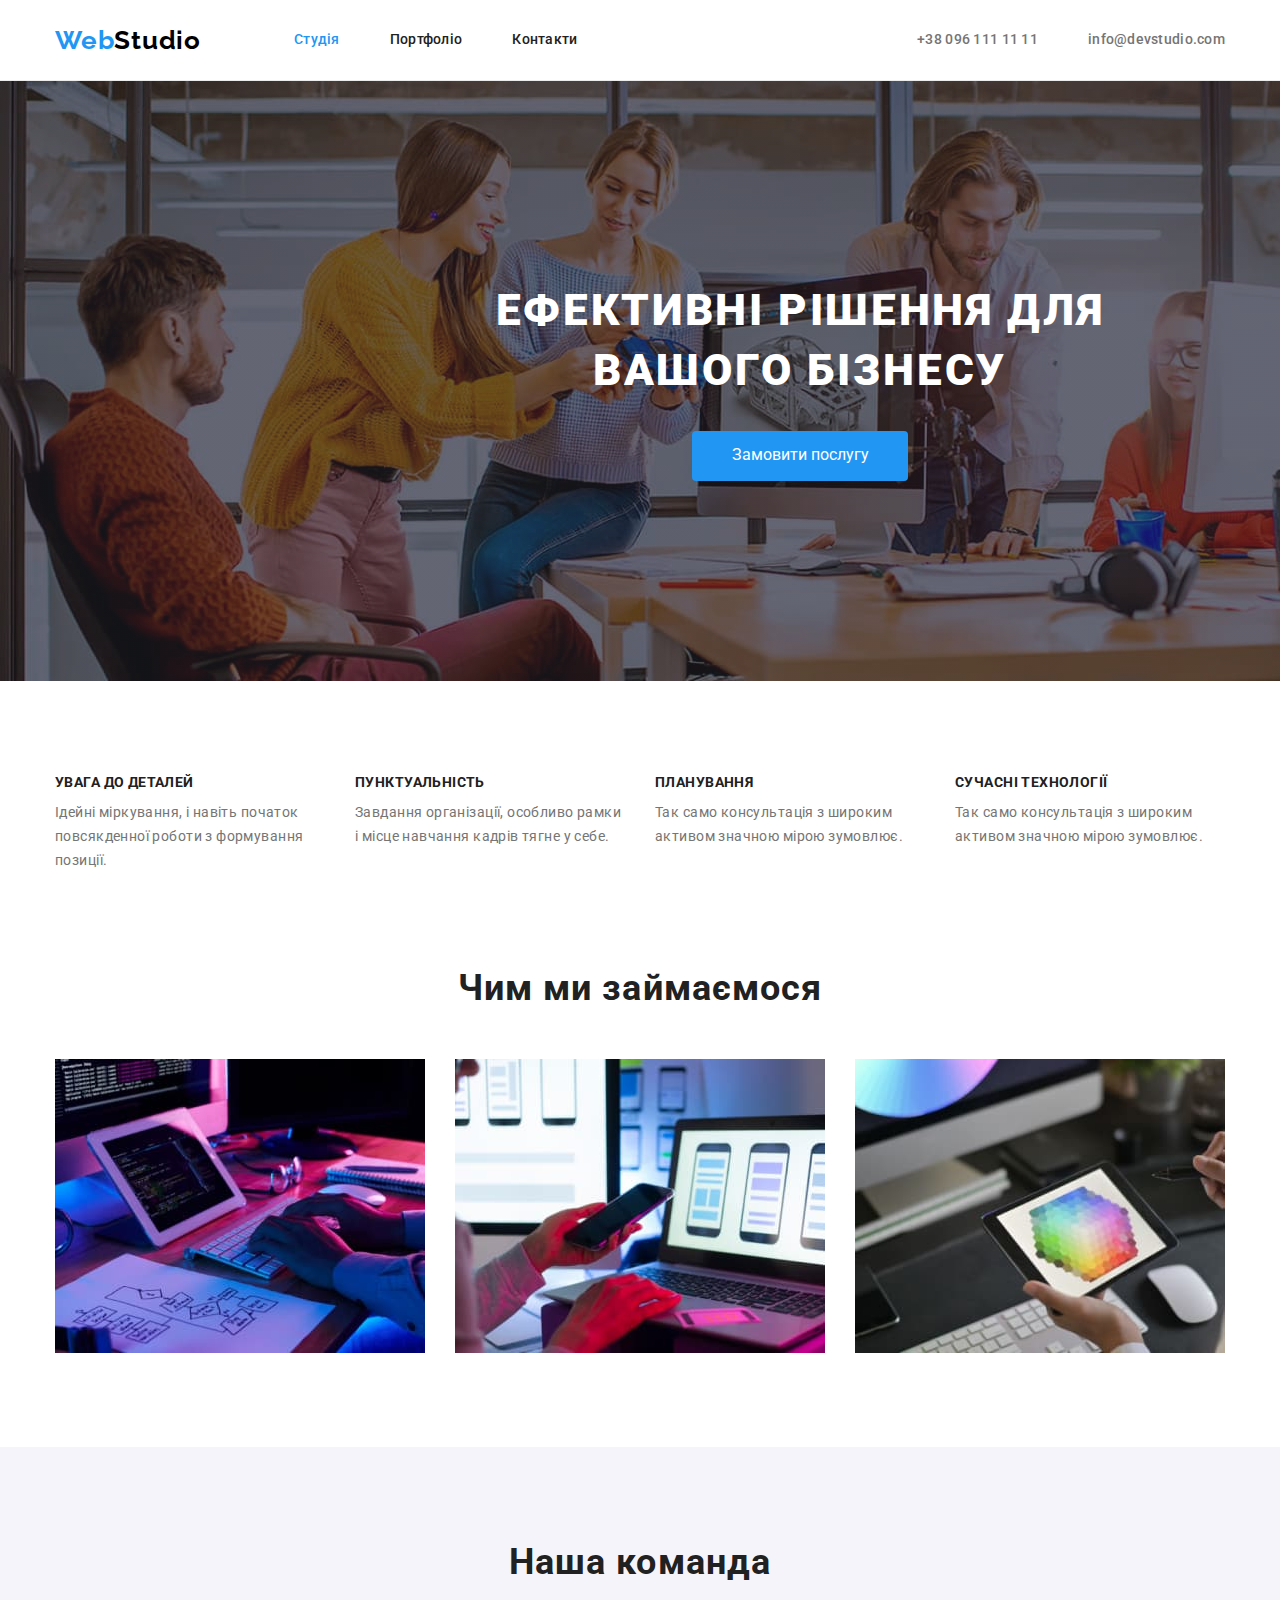
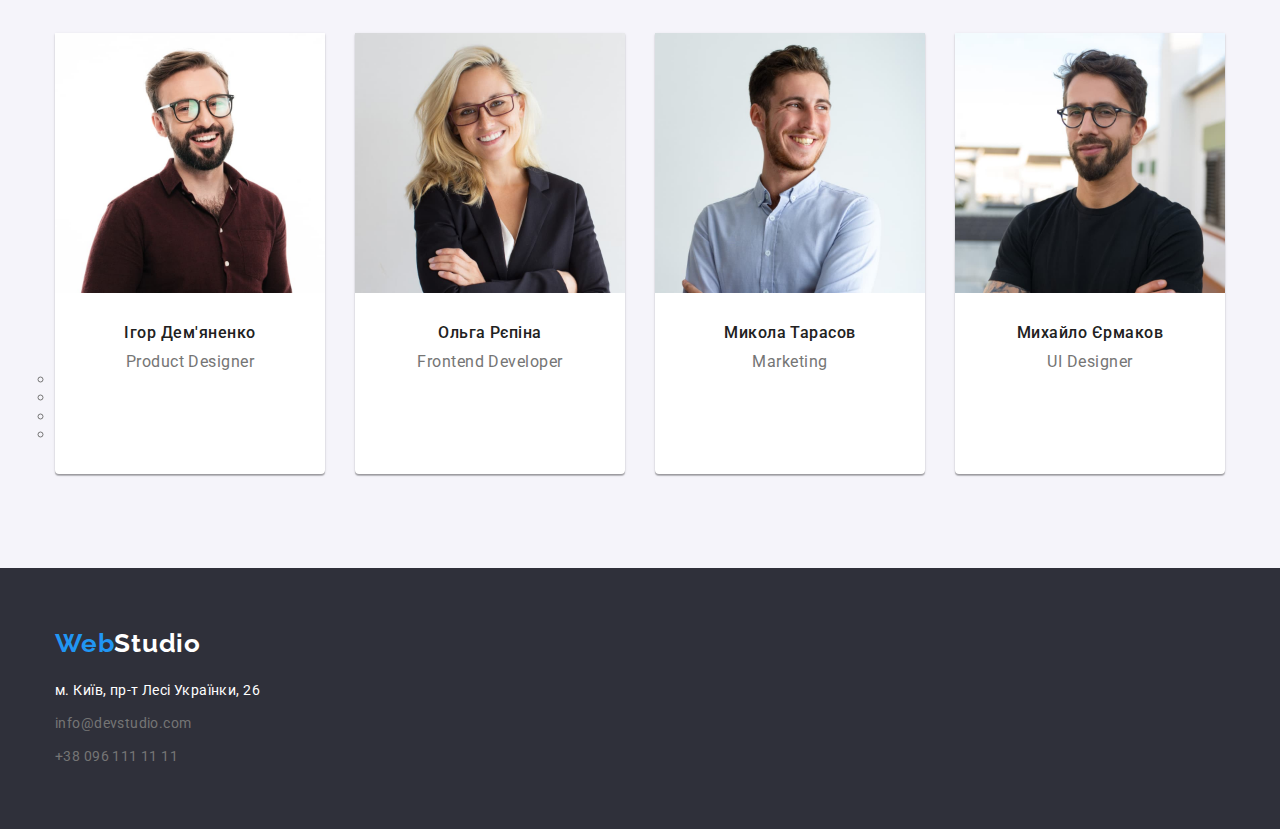
==== index.html @ 8e55fc11 "1" ====
<!DOCTYPE html>
<html lang="Uk">
  <head>
    <meta charset="UTF-8" />
    <meta http-equiv="X-UA-Compatible" content="IE=edge" />
    <meta name="viewport" content="width=device-width, initial-scale=1.0" />
    <link rel="preconnect" href="https://fonts.googleapis.com" />
    <link rel="preconnect" href="https://fonts.gstatic.com" crossorigin />
    <link
      href="https://fonts.googleapis.com/css2?family=Raleway:wght@700&family=Roboto:wght@400;500;700;900&display=swap"
      rel="stylesheet"
    />
    <link rel="stylesheet" href="./modern-normalize.css" />
    <link rel="stylesheet" href="./CSS/styles.css" />

    <title>Студія</title>
  </head>

  <body>
    <!-- header -->
    <header class="site-header">
      <div class="container main-nav">
        <nav class="nav">
          <a class="logo" href="./index.html"
            >Web<span class="logo-black">Studio</span>
          </a>
          <ul class="nav-list list">
            <li class="item">
              <a class="link current" href="">Студія</a>
            </li>
            <li class="item">
              <a class="link" href="./portfolio.html">Портфоліо</a>
            </li>
            <li class="item">
              <a class="link" href="">Контакти</a>
            </li>
          </ul>
        </nav>
        <ul class="site-contacts list">
          <li class="item">
            <a class="link" href="tel:+380961111111">+38 096 111 11 11</a>
          </li>
          <li class="item">
            <a class="link" href="mailto:info@devstudio.com"
              >info@devstudio.com
            </a>
          </li>
        </ul>
      </div>
    </header>

    <main>
      <!-- Hero -->

      <section class="hero">
        <div class="container">
          <h1 class="hero-title">Ефективні рішення для вашого бізнесу</h1>
          <button class="button" type="button">Замовити послугу</button>
        </div>
      </section>

      <!-- Особливості -->

      <section class="section">
        <div class="container">
          <h2 class="section-title visually-hidden">Наші переваги</h2>
          <ul class="feature-list list">
            <li class="feature-item">
              <h3 class="title">Увага до деталей</h3>
              <p class="text">
                Ідейні міркування, і навіть початок повсякденної роботи з
                формування позиції.
              </p>
            </li>
            <li class="feature-item">
              <h3 class="title">Пунктуальність</h3>
              <p class="text">
                Завдання організації, особливо рамки і місце навчання кадрів
                тягне у себе.
              </p>
            </li>
            <li class="feature-item">
              <h3 class="title">Планування</h3>
              <p class="text">
                Так само консультація з широким активом значною мірою зумовлює.
              </p>
            </li>
            <li class="feature-item">
              <h3 class="title">Сучасні технології</h3>
              <p class="text">
                Так само консультація з широким активом значною мірою зумовлює.
              </p>
            </li>
          </ul>
        </div>
      </section>

      <!-- Сфера діяльності -->

      <section class="activity section">
        <div class="container">
          <h2 class="section-title">Чим ми займаємося</h2>

          <ul class="list">
            <li class="item">
              <img
                class="img"
                src="./images/PC.jpeg"
                alt="Зображення компютера"
                width="370"
              />
            </li>
            <li class="item">
              <img
                class="img"
                src="./images/sellphobe.jpeg"
                alt="Зображення телефону"
                width="370"
              />
            </li>
            <li class="item">
              <img
                class="img"
                src="./images/tablet.jpeg"
                alt="Зображення планшету"
                width="370"
              />
            </li>
          </ul>
        </div>
      </section>

      <!-- Команда -->
      <section class="team section">
        <div class="container">
          <h2 class="section-title">Наша команда</h2>
          <ul class="list">
            <li class="card">
              <img
                class="team-img"
                src="./images/igor_demjanenko.jpeg"
                alt="Фото Ігор Дем'яненко"
                width="270"
              />
              <div class="team-block">
                <h3 class="team-member">Ігор Дем'яненко</h3>
                <p class="team-position" lang="en">Product Designer</p>
                <ul>
                  <li></li>
                  <li></li>
                  <li></li>
                  <li></li>
                </ul>
              </div>
            </li>
            <li class="card">
              <img
                class="team-img"
                src="./images/olga_repina.jpeg"
                alt="Фото Ольга Рєпіна"
                width="270"
              />
              <div class="team-block">
                <h3 class="team-member">Ольга Рєпіна</h3>
                <p class="team-position" lang="en">Frontend Developer</p>
              </div>
            </li>
            <li class="card">
              <img
                class="team-img"
                src="./images/mykola_tarasov.jpeg"
                alt="Фото Микола Тарасов"
                width="270"
              />
              <div class="team-block">
                <h3 class="team-member">Микола Тарасов</h3>
                <p class="team-position" lang="en">Marketing</p>
              </div>
            </li>
            <li class="card">
              <img
                class="team-img"
                src="./images/mykhailo_ermakov.jpeg"
                alt="Фото Михайло Єрмаков"
                width="270"
              />
              <div class="team-block">
                <h3 class="team-member">Михайло Єрмаков</h3>
                <p class="team-position" lang="en">UI Designer</p>
              </div>
            </li>
          </ul>
        </div>
      </section>
    </main>

    <!-- Footer -->

    <footer class="footer">
      <div class="container">
        <a class="logo" href="./index.html"
          >Web<span class="logo-white">Studio</span></a
        >
        <address class="adress">
          <ul class="list">
            <li class="margin">
              <a
                class="adress-link"
                href="https://goo.gl/maps/CPtrU1FHBa2aNyZL9"
                target="_blank"
                rel="noopener noreferrer nofollow"
                >м. Київ, пр-т Лесі Українки, 26
              </a>
            </li>
            <li class="margin">
              <a class="contact-link" href="mailto:info@devstudio.com"
                >info@devstudio.com</a
              >
            </li>
            <li>
              <a class="contact-link" href="tel:+380961111111"
                >+38 096 111 11 11</a
              >
            </li>
          </ul>
        </address>
      </div>
    </footer>
  </body>
</html>
---- CSS/styles.css ----
:root {
  /* text/colors*/
  --primary-text-color: #757575;
  --secondary-text-color: #212121;
  --accent-color: #2196f3;
  --blue-color: #2196f3;
  --white-color: #ffffff;
  --gray-color-60: rgba(255, 255, 255, 0.6);
  --gray-color-100: #f5f4fa;
  /* background */
  --main-background-color: #ffffff;
  --secondary-background-color: #f5f4fa;
  --hero-backgroun-color: #2f303a;
  --footer-background-color: #2f303a;
  /* logo */
  --blue-logo-color: #2196f3;
  --white-logo-color: #ffffff;
  --black-logo-color: #000000;
}

*,
*::before,
*::after {
  box-sizing: border-box;
}

body {
  background-color: var(--main-background-color);
  color: var(--primary-text-color);
  font-family: Roboto, sans-serif;
}

h1,
h2,
h3,
h4,
h5,
h6,
p {
  margin-top: 0;
  padding-bottom: 0;
}

.list {
  list-style: none;
}
/* container */
.container {
  width: 1200px;
  padding: 0 15px;
  margin: 0 auto;
}

/* section */
.section {
  padding-top: 94px;
  padding-bottom: 94px;
}

.visually-hidden {
  position: absolute;
  white-space: nowrap;
  width: 1px;
  height: 1px;
  overflow: hidden;
  border: 0;
  padding: 0;
  clip: rect(0 0 0 0);
  clip-path: inset(50%);
  margin: -1px;
}

.main-nav,
.nav {
  display: flex;
  align-items: center;
}

.section-title {
  margin-bottom: 50px;
  color: var(--secondary-text-color);
  font-weight: 700;
  font-size: 36px;
  line-height: 1.17;
  text-align: center;
  letter-spacing: 0.03em;
}

.site-header {
  border-bottom: 1px solid #ececec;
}
.site-header.list {
  display: flex;
}

.site-header .container {
  align-items: center;
}

/* Logo */
.logo {
  margin-right: 93px;

  font-family: Raleway;
  font-weight: 700;
  font-size: 26px;
  line-height: 1.19;
  letter-spacing: 0.03em;
  text-decoration: none;
  color: var(--blue-logo-color);
}

.logo-black {
  color: var(--black-logo-color);
}

.logo-white {
  color: var(--white-logo-color);
}

/* site navigation */
.nav {
  margin: 0;
  padding: 0;
}

/* nav */
.nav-list {
  display: flex;
}

.nav-list .item + .item {
  margin-left: 50px;
}

/* .nav-list .item:not(:last-child) {
    margin-right: 50px;
} */

/* .site-contacts,
.nav,
.container {
    display: flex;
} */

.link {
  margin-top: auto;
  margin-bottom: auto;
  text-decoration: none;
}

.nav-list .link {
  color: var(--secondary-text-color);
}

.nav-list .link,
.site-contacts .link {
  display: block;
  padding: 32px 0;

  font-weight: 500;
  font-size: 14px;
  line-height: 1.14;
  letter-spacing: 0.02em;
}

.nav-list .link:hover,
.site-contacts .link:hover,
.nav-list .link:focus,
.site-contacts .link:focus {
  color: var(--accent-color);
}

.nav-list .link.current {
  color: var(--accent-color);
}

.site-contacts {
  display: flex;
  margin-left: auto;
}

.site-contacts .item + .item {
  margin-left: 50px;
}
/* .site-contacts .item:not(:last-child) {
    margin-right: 50px;
} */
.site-contacts .link {
  /* display: block; */
  color: var(--primary-text-color);
}

/* hero */

.hero {
  text-align: center;
  padding-top: 200px;
  padding-bottom: 200px;
  text-align: center;
  width: 1600px;
  height: 600px;
  margin-right: auto;
  margin-left: auto;
  /* background-color: var(--hero-backgroun-color); */
  background-image: linear-gradient(
      rgba(47, 48, 58, 0.4),
      rgba(47, 48, 58, 0.4)
    ),
    url("../images/hero.jpeg");
}

.hero-title {
  margin: 0 auto 30px auto;
  width: 696px;
  color: var(--white-color);
  font-weight: 900;
  font-size: 44px;
  line-height: 1.36;
  letter-spacing: 0.06em;
  text-transform: uppercase;
}

.hero .button {
  padding: 10px 32px;
  min-width: 216px;
  min-height: 50px;

  background-color: var(--blue-color);
  color: var(--white-color);
  font-family: inherit;
  border-radius: 4px;
  border-color: transparent;
  cursor: pointer;
}

.hero .button:hover,
.heto .button:focus {
  background-color: var(--main-background-color);
  color: var(--accent-color);
}
/* activity */
.activity {
  padding-top: 0px;
}

.activity .list {
  display: flex;
  justify-content: space-between;
}

.activity .img {
  display: block;
  max-width: 100%;
  height: auto;
}
/* features */
.feature-list {
  display: flex;
  justify-content: space-between;
}
.feature-item {
  width: 270px;
}

.feature-list .title {
  margin-bottom: 10px;
  font-weight: 700;
  font-size: 14px;
  line-height: 1.14;
  letter-spacing: 0.03em;
  text-transform: uppercase;

  color: var(--secondary-text-color);
}

.feature-list .text {
  font-weight: 400;
  font-size: 14px;
  line-height: 1.71;
  letter-spacing: 0.03em;
}

/* team */
.team {
  background-color: var(--secondary-background-color);
}

.team .card {
  background-color: var(--main-background-color);
  box-shadow: 0px 1px 3px rgba(0, 0, 0, 0.12), 0px 1px 1px rgba(0, 0, 0, 0.14),
    0px 2px 1px rgba(0, 0, 0, 0.2);
  border-radius: 0px 0px 4px 4px;
}
.team-img {
  display: block;
  max-width: 100%;
  height: auto;
}

.team-block {
  display: block;
  padding-top: 30px;
  padding-bottom: 30px;
  text-align: center;
}

.team .list {
  display: flex;
  justify-content: space-between;
}

/* .team .card + .card{
    margin-left: 30px;
} */

.team-member {
  margin-bottom: 10px;
  font-weight: 500;
  font-size: 16px;
  line-height: 1.187;
  letter-spacing: 0.03em;
  color: var(--secondary-text-color);
}

.team-position {
  font-weight: 400;
  font-size: 16px;
  line-height: 1.187;
  letter-spacing: 0.03em;
}

/* сторінка портфоліо */

/* filter button list */
.filter-list {
  display: flex;
  justify-content: center;
}

.filter-list {
  margin-bottom: 50px;
}

.filter-list .item + .item {
  margin-left: 8px;
}
.filter-list .button {
  background-color: var(--secondary-background-color);
  padding-left: 22px;
  padding-right: 22px;
  padding-top: 6px;
  padding-bottom: 6px;
  border: none;
  border-radius: 4px;

  cursor: pointer;
  font-family: inherit;
  font-weight: 500;
  font-size: 16px;
  line-height: 1.62;
  text-align: center;
  letter-spacing: 0.03em;
}

.filter-list .button:hover,
.filter-list .button:focus {
  background-color: var(--accent-color);
  color: var(--white-color);
}

.filter-list .button.current {
  background-color: var(--accent-color);
  color: var(--white-color);
}

/* Портфоліо */

.portfolio .card {
  display: block;
  margin-right: 30px;
  margin-bottom: 30px;
}

.portfolio .card:nth-child(3n) {
  margin-right: 0;
}

.portfolio .card:nth-last-child(-n + 3) {
  margin-bottom: 0;
}

.portfolio .link {
  text-decoration: none;
}

.portfolio .box {
  padding-top: 20px;
  padding-right: 24px;
  padding-bottom: 20px;
  padding-left: 24px;
  border: 1px solid #eeeeee;
  border-top: none;
}

.portfolio .list {
  display: flex;
  flex-wrap: wrap;
}

.portfolio-img {
  display: block;
  max-width: 100%;
  height: auto;
}

.portfolio-name {
  margin-bottom: 4px;

  font-weight: 700;
  font-size: 18px;
  line-height: 2;
  letter-spacing: 0.06em;
  color: var(--secondary-text-color);
}

.portfolio-text {
  font-weight: 400;
  font-size: 16px;
  line-height: 1.88;
  letter-spacing: 0.03em;
  color: var(--primary-text-color);
}

.portfolio-name,
.portolio-text {
  text-decoration: none;
}

/* footer */

.footer {
  padding-top: 60px;
  padding-bottom: 60px;
  background-color: var(--footer-background-color);
}

.footer .logo {
  display: block;
  margin-bottom: 20px;
}

.margin {
  margin-bottom: 9px;
}

.adress-link,
.contact-link {
  display: block;
  font-style: normal;
  text-decoration: none;
  font-weight: 400;
  font-size: 14px;
  line-height: 1.71;
  letter-spacing: 0.03em;
}

.footer .adress-link {
  color: var(--white-color);
}
.footer .contact-link {
  color: var(--gray-color);
}

.adress-link:hover,
.contact-link:hover {
  color: var(--accent-color);
}

/* .contact:hover {
   color: var(--white-color)
} */
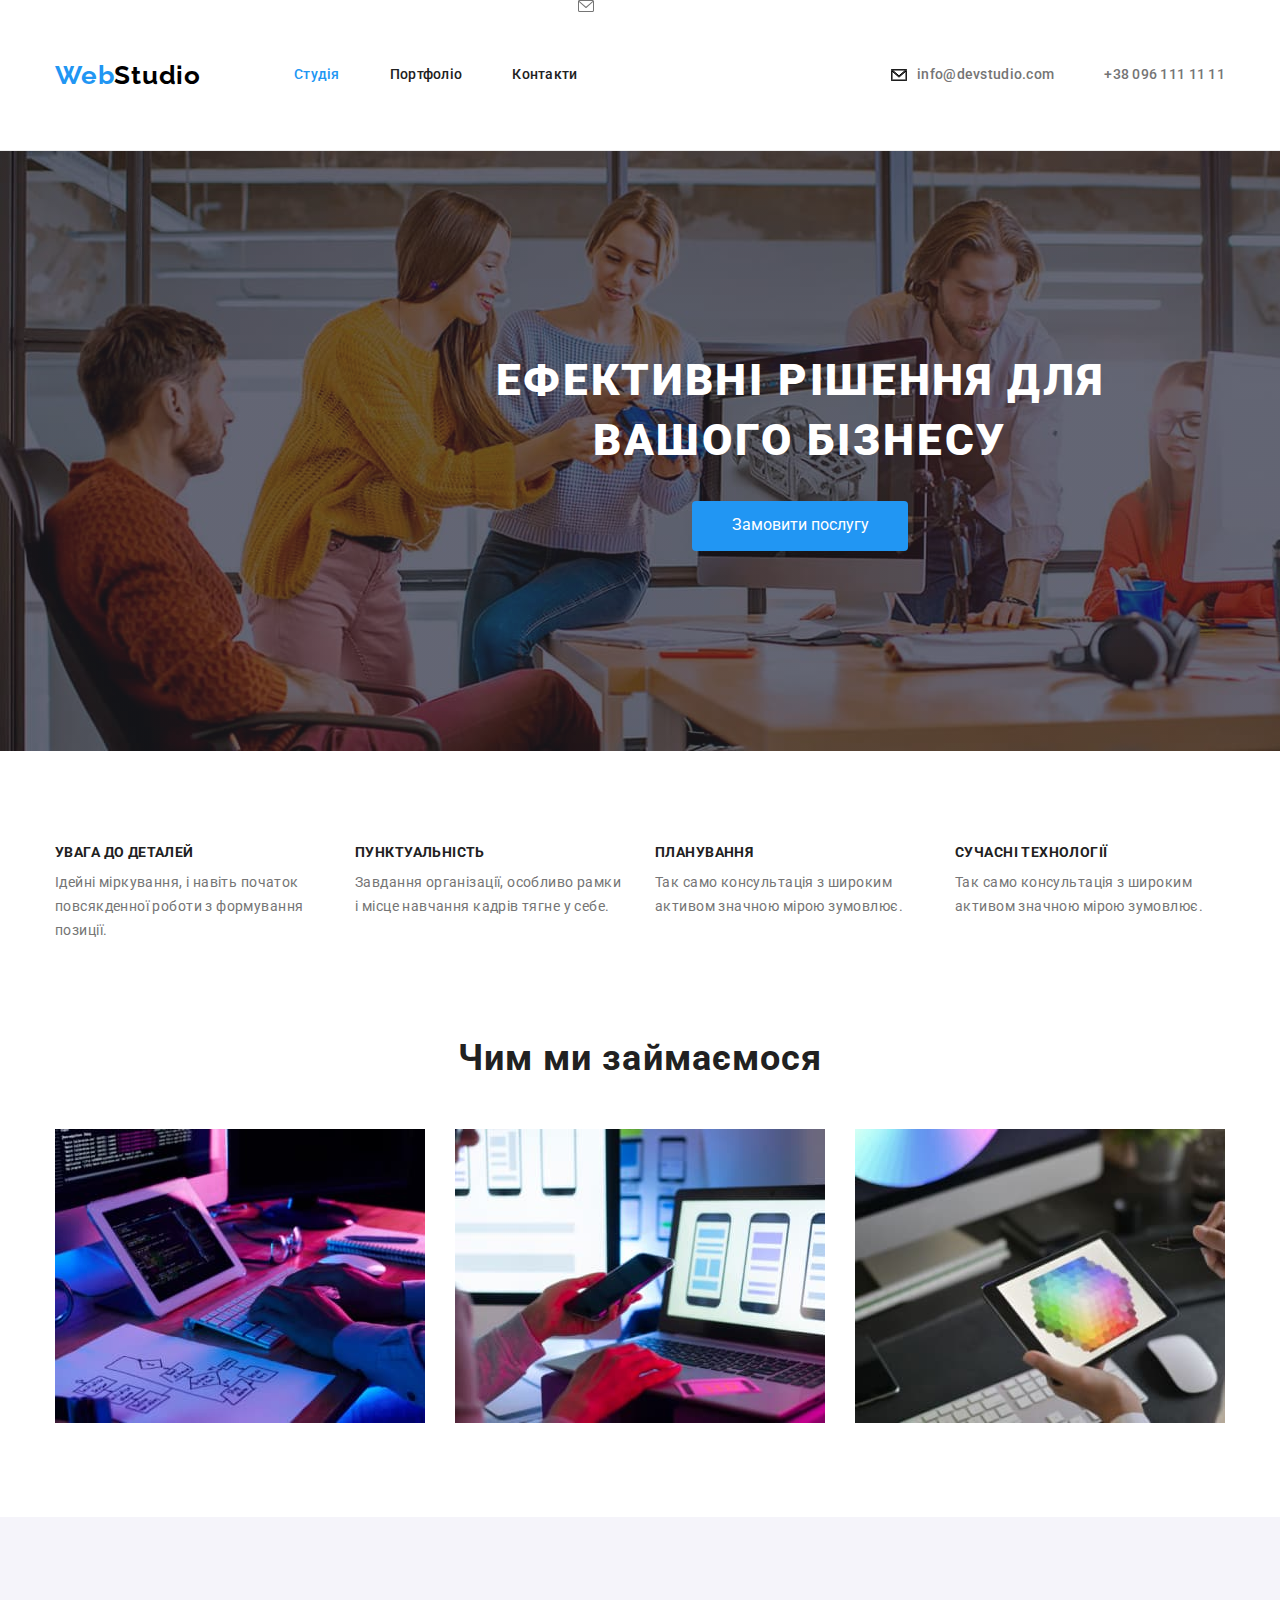
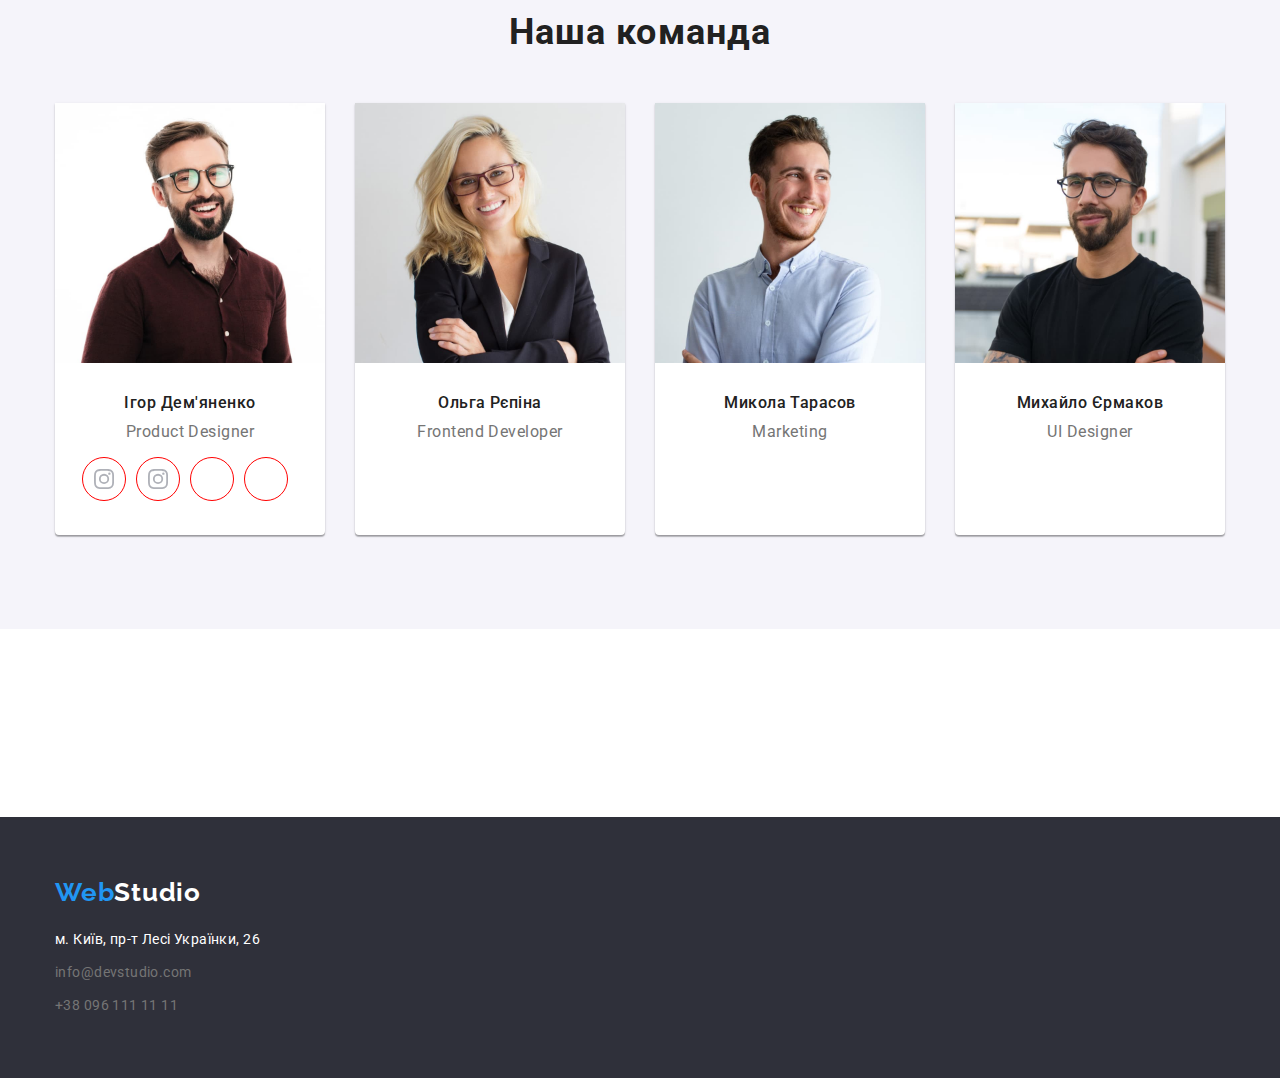
==== commit 1716550d: "1" ====
--- a/index.html
+++ b/index.html
@@ -1,230 +1,198 @@
 <!DOCTYPE html>
 <html lang="Uk">
-  <head>
-    <meta charset="UTF-8" />
-    <meta http-equiv="X-UA-Compatible" content="IE=edge" />
-    <meta name="viewport" content="width=device-width, initial-scale=1.0" />
-    <link rel="preconnect" href="https://fonts.googleapis.com" />
-    <link rel="preconnect" href="https://fonts.gstatic.com" crossorigin />
-    <link
-      href="https://fonts.googleapis.com/css2?family=Raleway:wght@700&family=Roboto:wght@400;500;700;900&display=swap"
-      rel="stylesheet"
-    />
-    <link rel="stylesheet" href="./modern-normalize.css" />
-    <link rel="stylesheet" href="./CSS/styles.css" />
 
-    <title>Студія</title>
-  </head>
+<head>
+  <meta charset="UTF-8" />
+  <meta http-equiv="X-UA-Compatible" content="IE=edge" />
+  <meta name="viewport" content="width=device-width, initial-scale=1.0" />
+  <link rel="preconnect" href="https://fonts.googleapis.com" />
+  <link rel="preconnect" href="https://fonts.gstatic.com" crossorigin />
+  <link href="https://fonts.googleapis.com/css2?family=Raleway:wght@700&family=Roboto:wght@400;500;700;900&display=swap"
+    rel="stylesheet" />
+  <link rel="stylesheet" href="./modern-normalize.css" />
+  <link rel="stylesheet" href="./CSS/styles.css" />
 
-  <body>
-    <!-- header -->
-    <header class="site-header">
-      <div class="container main-nav">
-        <nav class="nav">
-          <a class="logo" href="./index.html"
-            >Web<span class="logo-black">Studio</span>
-          </a>
-          <ul class="nav-list list">
-            <li class="item">
-              <a class="link current" href="">Студія</a>
-            </li>
-            <li class="item">
-              <a class="link" href="./portfolio.html">Портфоліо</a>
-            </li>
-            <li class="item">
-              <a class="link" href="">Контакти</a>
-            </li>
-          </ul>
-        </nav>
-        <ul class="site-contacts list">
+  <title>Студія</title>
+</head>
+
+<body>
+  <!-- header -->
+  <header class="site-header">
+    <div class="container main-nav">
+      <nav class="nav">
+        <a class="logo" href="./index.html">Web<span class="logo-black">Studio</span>
+        </a>
+        <ul class="nav-list list">
           <li class="item">
-            <a class="link" href="tel:+380961111111">+38 096 111 11 11</a>
+            <a class="link current" href="">Студія</a>
           </li>
           <li class="item">
-            <a class="link" href="mailto:info@devstudio.com"
-              >info@devstudio.com
-            </a>
+            <a class="link" href="./portfolio.html">Портфоліо</a>
+          </li>
+          <li class="item">
+            <a class="link" href="">Контакти</a>
+          </li>
+        </ul>
+      </nav>
+      <svg>
+        <use class="mail" href="./images/SVG/mail.svg"></use>
+      </svg>
+      <ul class="site-contacts list">
+        <li class="item">
+          <a class="link email" href="mailto:info@devstudio.com">
+            <svg class="icon mail">
+              <use class="mail" href="./images/SVG/mail.svg"></use>
+            </svg>
+            info@devstudio.com
+          </a>
+        </li>
+
+        <li class="item">
+          <a class="link tell" href="tel:+380961111111">+38 096 111 11 11 </a>
+        </li>
+      </ul>
+    </div>
+  </header>
+
+  <main>
+    <!-- Hero -->
+
+    <section class="hero">
+      <div class="container">
+        <h1 class="hero-title">Ефективні рішення для вашого бізнесу</h1>
+        <button class="button" type="button">Замовити послугу</button>
+      </div>
+    </section>
+
+    <!-- Особливості -->
+
+    <section class="section">
+      <div class="container">
+        <h2 class="section-title visually-hidden">Наші переваги</h2>
+        <ul class="feature-list list">
+          <li class="feature-item antenna">
+            <h3 class="title">Увага до деталей</h3>
+            <p class="text">
+              Ідейні міркування, і навіть початок повсякденної роботи з
+              формування позиції.
+            </p>
+          </li>
+          <li class="feature-item clock">
+            <h3 class="title">Пунктуальність</h3>
+            <p class="text">
+              Завдання організації, особливо рамки і місце навчання кадрів
+              тягне у себе.
+            </p>
+          </li>
+          <li class="feature-item diagram">
+            <h3 class="title">Планування</h3>
+            <p class="text">
+              Так само консультація з широким активом значною мірою зумовлює.
+            </p>
+          </li>
+          <li class="feature-item astronaut">
+            <h3 class="title">Сучасні технології</h3>
+            <p class="text">
+              Так само консультація з широким активом значною мірою зумовлює.
+            </p>
           </li>
         </ul>
       </div>
-    </header>
+    </section>
 
-    <main>
-      <!-- Hero -->
+    <!-- Сфера діяльності -->
 
-      <section class="hero">
-        <div class="container">
-          <h1 class="hero-title">Ефективні рішення для вашого бізнесу</h1>
-          <button class="button" type="button">Замовити послугу</button>
-        </div>
-      </section>
+    <section class="activity section">
+      <div class="container">
+        <h2 class="section-title">Чим ми займаємося</h2>
 
-      <!-- Особливості -->
+        <ul class="list">
+          <li class="item">
+            <img class="img" src="./images/PC.jpeg" alt="Зображення компютера" width="370" />
+          </li>
+          <li class="item">
+            <img class="img" src="./images/sellphobe.jpeg" alt="Зображення телефону" width="370" />
+          </li>
+          <li class="item">
+            <img class="img" src="./images/tablet.jpeg" alt="Зображення планшету" width="370" />
+          </li>
+        </ul>
+      </div>
+    </section>
 
-      <section class="section">
-        <div class="container">
-          <h2 class="section-title visually-hidden">Наші переваги</h2>
-          <ul class="feature-list list">
-            <li class="feature-item">
-              <h3 class="title">Увага до деталей</h3>
-              <p class="text">
-                Ідейні міркування, і навіть початок повсякденної роботи з
-                формування позиції.
-              </p>
-            </li>
-            <li class="feature-item">
-              <h3 class="title">Пунктуальність</h3>
-              <p class="text">
-                Завдання організації, особливо рамки і місце навчання кадрів
-                тягне у себе.
-              </p>
-            </li>
-            <li class="feature-item">
-              <h3 class="title">Планування</h3>
-              <p class="text">
-                Так само консультація з широким активом значною мірою зумовлює.
-              </p>
-            </li>
-            <li class="feature-item">
-              <h3 class="title">Сучасні технології</h3>
-              <p class="text">
-                Так само консультація з широким активом значною мірою зумовлює.
-              </p>
-            </li>
-          </ul>
-        </div>
-      </section>
+    <!-- Команда -->
+    <section class="team section">
+      <div class="container">
+        <h2 class="section-title">Наша команда</h2>
+        <ul class="list">
+          <li class="card">
+            <img class="team-img" src="./images/igor_demjanenko.jpeg" alt="Фото Ігор Дем'яненко" width="270" />
+            <div class="team-block">
+              <h3 class="team-member">Ігор Дем'яненко</h3>
+              <p class="team-position" lang="en">Product Designer</p>
+              <ul class="list">
+                <li class="item">
+                  <a class="link instagram" href=""></a>
+                </li>
+                <li class="item"><a class="link twitter" href=""></a></li>
+                <li class="item"><a class="link facebook" href=""></a></li>
+                <li class="item"><a class="link linkedin" href=""></a></li>
+              </ul>
+            </div>
+          </li>
+          <li class="card">
+            <img class="team-img" src="./images/olga_repina.jpeg" alt="Фото Ольга Рєпіна" width="270" />
+            <div class="team-block">
+              <h3 class="team-member">Ольга Рєпіна</h3>
+              <p class="team-position" lang="en">Frontend Developer</p>
+            </div>
+          </li>
+          <li class="card">
+            <img class="team-img" src="./images/mykola_tarasov.jpeg" alt="Фото Микола Тарасов" width="270" />
+            <div class="team-block">
+              <h3 class="team-member">Микола Тарасов</h3>
+              <p class="team-position" lang="en">Marketing</p>
+            </div>
+          </li>
+          <li class="card">
+            <img class="team-img" src="./images/mykhailo_ermakov.jpeg" alt="Фото Михайло Єрмаков" width="270" />
+            <div class="team-block">
+              <h3 class="team-member">Михайло Єрмаков</h3>
+              <p class="team-position" lang="en">UI Designer</p>
+            </div>
+          </li>
+        </ul>
+      </div>
+    </section>
 
-      <!-- Сфера діяльності -->
+    <!-- Our clients -->
+    <section class="section">
+      <div class="container"></div>
+    </section>
+  </main>
 
-      <section class="activity section">
-        <div class="container">
-          <h2 class="section-title">Чим ми займаємося</h2>
+  <!-- Footer -->
 
-          <ul class="list">
-            <li class="item">
-              <img
-                class="img"
-                src="./images/PC.jpeg"
-                alt="Зображення компютера"
-                width="370"
-              />
-            </li>
-            <li class="item">
-              <img
-                class="img"
-                src="./images/sellphobe.jpeg"
-                alt="Зображення телефону"
-                width="370"
-              />
-            </li>
-            <li class="item">
-              <img
-                class="img"
-                src="./images/tablet.jpeg"
-                alt="Зображення планшету"
-                width="370"
-              />
-            </li>
-          </ul>
-        </div>
-      </section>
+  <footer class="footer">
+    <div class="container">
+      <a class="logo" href="./index.html">Web<span class="logo-white">Studio</span></a>
+      <address class="adress">
+        <ul class="list">
+          <li class="margin">
+            <a class="adress-link" href="https://goo.gl/maps/CPtrU1FHBa2aNyZL9" target="_blank"
+              rel="noopener noreferrer nofollow">м. Київ, пр-т Лесі Українки, 26
+            </a>
+          </li>
+          <li class="margin">
+            <a class="contact-link" href="mailto:info@devstudio.com">info@devstudio.com</a>
+          </li>
+          <li>
+            <a class="contact-link" href="tel:+380961111111">+38 096 111 11 11</a>
+          </li>
+        </ul>
+      </address>
+    </div>
+  </footer>
+</body>
 
-      <!-- Команда -->
-      <section class="team section">
-        <div class="container">
-          <h2 class="section-title">Наша команда</h2>
-          <ul class="list">
-            <li class="card">
-              <img
-                class="team-img"
-                src="./images/igor_demjanenko.jpeg"
-                alt="Фото Ігор Дем'яненко"
-                width="270"
-              />
-              <div class="team-block">
-                <h3 class="team-member">Ігор Дем'яненко</h3>
-                <p class="team-position" lang="en">Product Designer</p>
-                <ul>
-                  <li></li>
-                  <li></li>
-                  <li></li>
-                  <li></li>
-                </ul>
-              </div>
-            </li>
-            <li class="card">
-              <img
-                class="team-img"
-                src="./images/olga_repina.jpeg"
-                alt="Фото Ольга Рєпіна"
-                width="270"
-              />
-              <div class="team-block">
-                <h3 class="team-member">Ольга Рєпіна</h3>
-                <p class="team-position" lang="en">Frontend Developer</p>
-              </div>
-            </li>
-            <li class="card">
-              <img
-                class="team-img"
-                src="./images/mykola_tarasov.jpeg"
-                alt="Фото Микола Тарасов"
-                width="270"
-              />
-              <div class="team-block">
-                <h3 class="team-member">Микола Тарасов</h3>
-                <p class="team-position" lang="en">Marketing</p>
-              </div>
-            </li>
-            <li class="card">
-              <img
-                class="team-img"
-                src="./images/mykhailo_ermakov.jpeg"
-                alt="Фото Михайло Єрмаков"
-                width="270"
-              />
-              <div class="team-block">
-                <h3 class="team-member">Михайло Єрмаков</h3>
-                <p class="team-position" lang="en">UI Designer</p>
-              </div>
-            </li>
-          </ul>
-        </div>
-      </section>
-    </main>
-
-    <!-- Footer -->
-
-    <footer class="footer">
-      <div class="container">
-        <a class="logo" href="./index.html"
-          >Web<span class="logo-white">Studio</span></a
-        >
-        <address class="adress">
-          <ul class="list">
-            <li class="margin">
-              <a
-                class="adress-link"
-                href="https://goo.gl/maps/CPtrU1FHBa2aNyZL9"
-                target="_blank"
-                rel="noopener noreferrer nofollow"
-                >м. Київ, пр-т Лесі Українки, 26
-              </a>
-            </li>
-            <li class="margin">
-              <a class="contact-link" href="mailto:info@devstudio.com"
-                >info@devstudio.com</a
-              >
-            </li>
-            <li>
-              <a class="contact-link" href="tel:+380961111111"
-                >+38 096 111 11 11</a
-              >
-            </li>
-          </ul>
-        </address>
-      </div>
-    </footer>
-  </body>
-</html>
+</html>--- a/CSS/styles.css
+++ b/CSS/styles.css
@@ -177,20 +177,55 @@
 
 .site-contacts {
   display: flex;
+  align-items: center;
   margin-left: auto;
 }
 
+.site-contacts .link {
+  display: inline-flex;
+  align-items: center;
+  color: var(--primary-text-color);
+  fill: red;
+}
 .site-contacts .item + .item {
   margin-left: 50px;
 }
+
+.icon.mail {
+  display: block;
+  width: 16px;
+  height: 12px;
+  margin-right: 10px;
+  /* background-color: red; */
+  stroke: #000000;
+  fill: #2196f3;
+}
+
+.mail {
+  display: block;
+}
+
 /* .site-contacts .item:not(:last-child) {
     margin-right: 50px;
 } */
-.site-contacts .link {
-  /* display: block; */
-  color: var(--primary-text-color);
-}
-
+
+/* .link.email::before,
+.link.tell::before {
+  content: "";
+  margin-right: 10px;
+  background-size: contain;
+}
+.link.email::before {
+  width: 16px;
+  height: 12px;
+  background-image: url(../images/SVG/mail.svg);
+}
+
+.link.tell::before {
+  width: 10px;
+  height: 16px;
+  background-image: url(../images/SVG/smartphone.svg);
+} */
 /* hero */
 
 .hero {
@@ -202,7 +237,7 @@
   height: 600px;
   margin-right: auto;
   margin-left: auto;
-  /* background-color: var(--hero-backgroun-color); */
+  background-color: var(--hero-backgroun-color);
   background-image: linear-gradient(
       rgba(47, 48, 58, 0.4),
       rgba(47, 48, 58, 0.4)
@@ -239,29 +274,41 @@
   background-color: var(--main-background-color);
   color: var(--accent-color);
 }
-/* activity */
-.activity {
-  padding-top: 0px;
-}
-
-.activity .list {
+
+.feature-list {
   display: flex;
   justify-content: space-between;
 }
 
-.activity .img {
-  display: block;
-  max-width: 100%;
-  height: auto;
-}
-/* features */
-.feature-list {
-  display: flex;
-  justify-content: space-between;
-}
 .feature-item {
   width: 270px;
 }
+
+/* .feature-item::before {
+  display: block;
+  content: "";
+  margin-bottom: 30px;
+  height: 120px;
+  background-color: var(--secondary-background-color);
+  background-repeat: no-repeat;
+  background-position: center;
+} */
+
+/* .feature-item.antenna::before {
+  background-image: url(../images/SVG/antenna.svg);
+}
+
+.feature-item.clock::before {
+  background-image: url(../images/SVG/clock.svg);
+}
+
+.feature-item.diagram::before {
+  background-image: url(../images/SVG/diagram.svg);
+}
+
+.feature-item.astronaut::before {
+  background-image: url(../images/SVG/astronaut.svg);
+} */
 
 .feature-list .title {
   margin-bottom: 10px;
@@ -281,6 +328,23 @@
   letter-spacing: 0.03em;
 }
 
+/* activity */
+.activity {
+  padding-top: 0px;
+}
+
+.activity .list {
+  display: flex;
+  justify-content: space-between;
+}
+
+.activity .img {
+  display: block;
+  max-width: 100%;
+  height: auto;
+}
+/* features */
+
 /* team */
 .team {
   background-color: var(--secondary-background-color);
@@ -324,6 +388,7 @@
 }
 
 .team-position {
+  margin-bottom: 16px;
   font-weight: 400;
   font-size: 16px;
   line-height: 1.187;
@@ -373,6 +438,33 @@
   background-color: var(--accent-color);
   color: var(--white-color);
 }
+.team-block .list {
+  display: inline-flex;
+}
+
+.team-block .link:before {
+  content: "";
+  display: block;
+  width: 44px;
+  height: 44px;
+  /* background-color: red; */
+
+  background-repeat: no-repeat;
+  background-position: center;
+  border: 1px solid red;
+  border-radius: 50%;
+}
+
+.team-block .item:not(last-chield) {
+  margin-right: 10px;
+}
+
+.link.instagram::before {
+  background-image: url(../images/SVG/instagram.svg);
+}
+.link.twitter::before {
+  background-image: url(../images/SVG/instagram.svg);
+}
 
 /* Портфоліо */
 
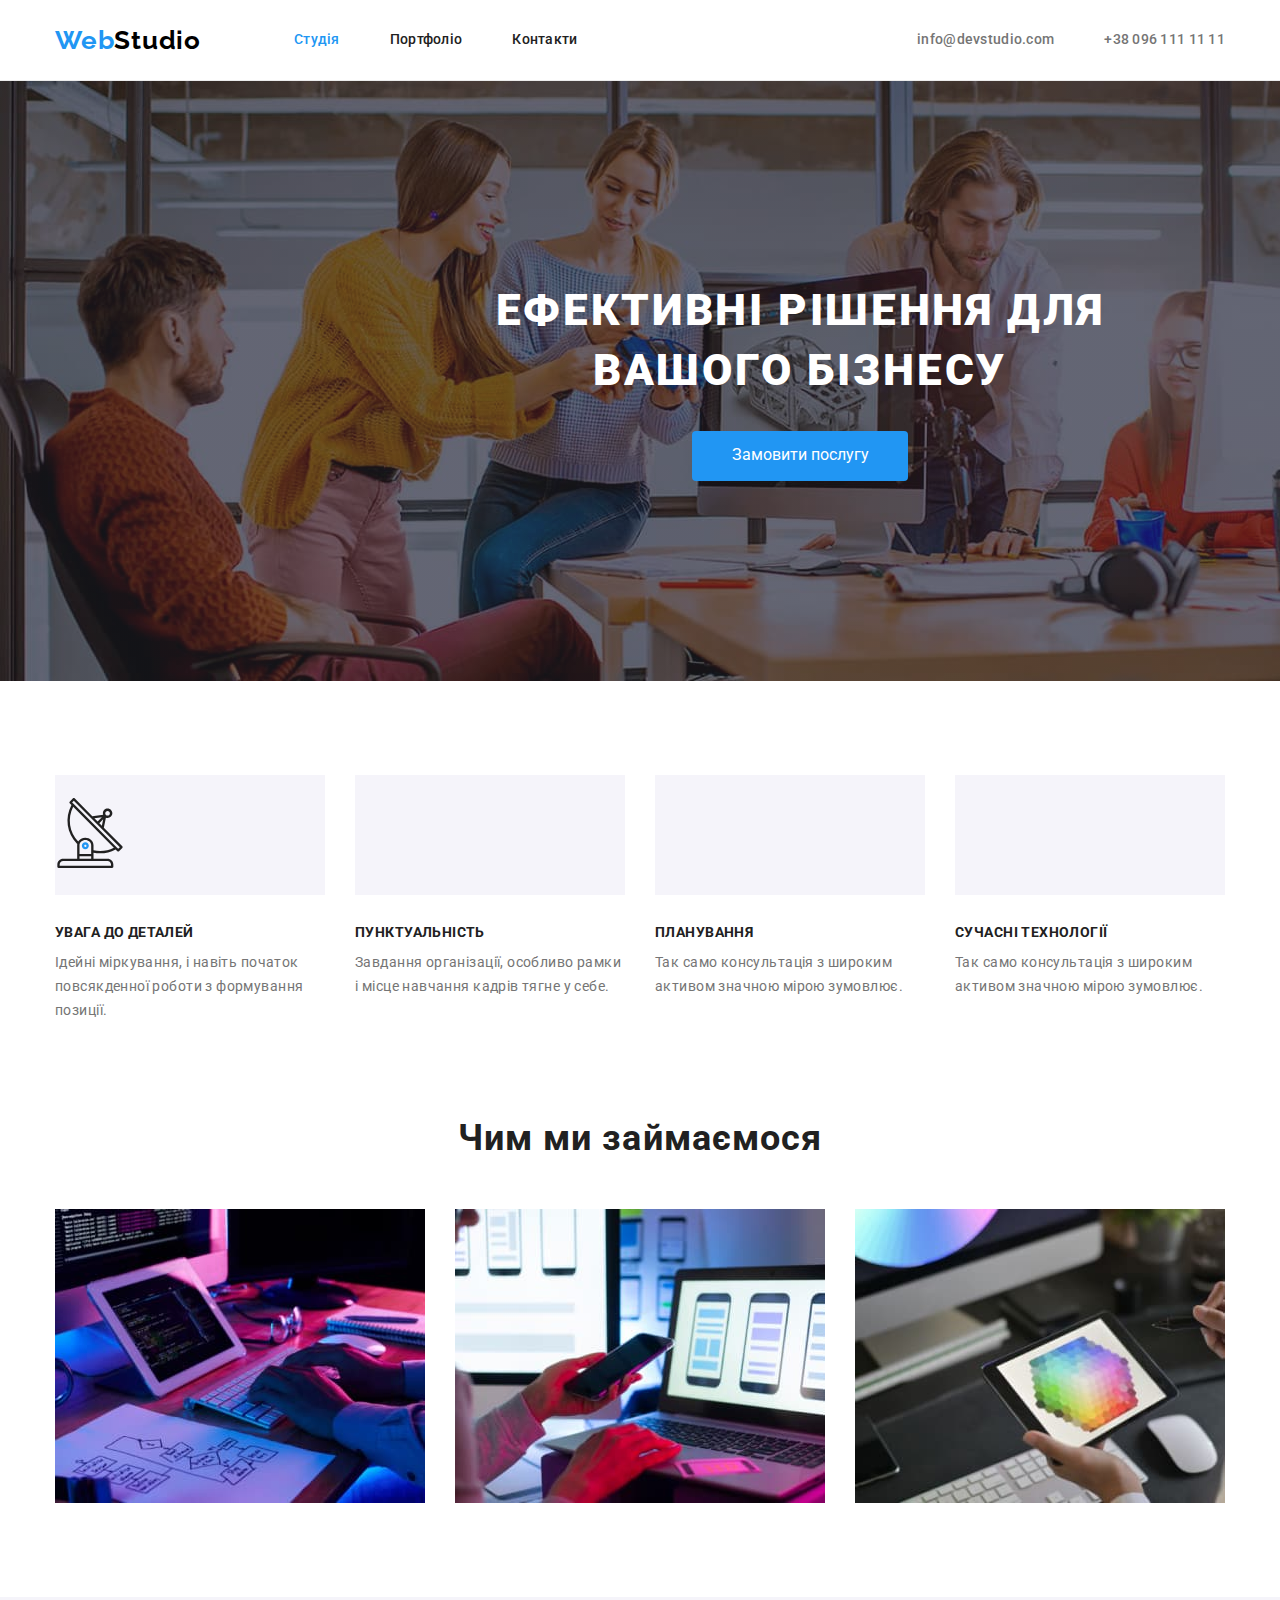
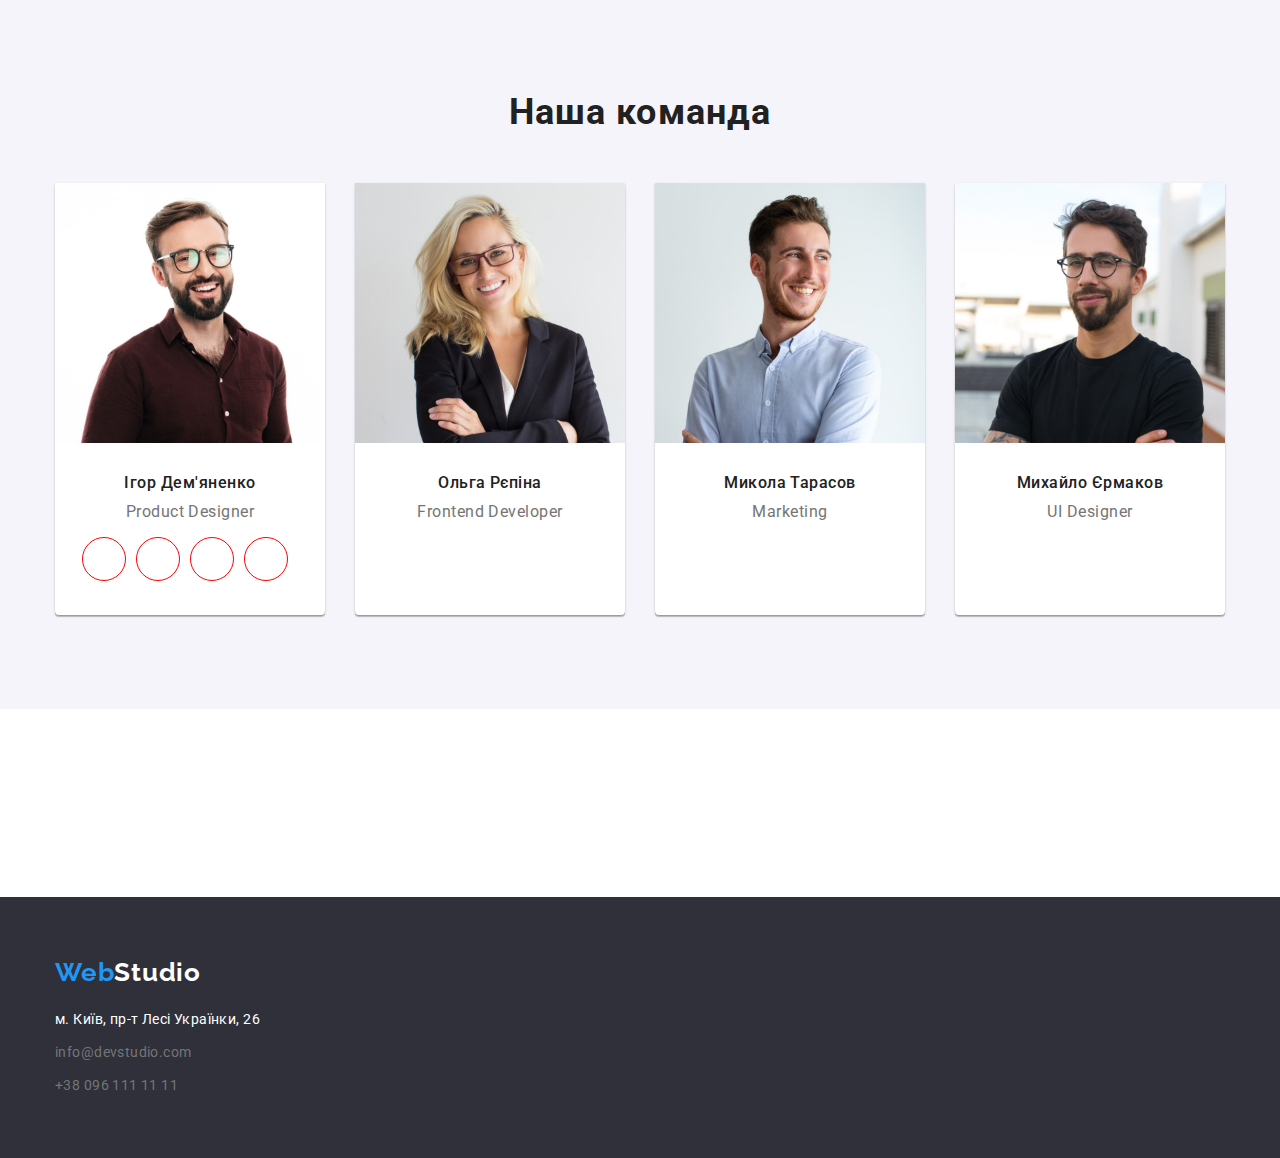
==== commit 4b5e1386: "1" ====
--- a/index.html
+++ b/index.html
@@ -34,15 +34,10 @@
           </li>
         </ul>
       </nav>
-      <svg>
-        <use class="mail" href="./images/SVG/mail.svg"></use>
-      </svg>
+
       <ul class="site-contacts list">
         <li class="item">
           <a class="link email" href="mailto:info@devstudio.com">
-            <svg class="icon mail">
-              <use class="mail" href="./images/SVG/mail.svg"></use>
-            </svg>
             info@devstudio.com
           </a>
         </li>
@@ -71,6 +66,11 @@
         <h2 class="section-title visually-hidden">Наші переваги</h2>
         <ul class="feature-list list">
           <li class="feature-item antenna">
+            <div class="feature-icon">
+              <svg class="icon">
+                <use href="./images/antenna.svg"></use>
+              </svg>
+            </div>
             <h3 class="title">Увага до деталей</h3>
             <p class="text">
               Ідейні міркування, і навіть початок повсякденної роботи з
@@ -78,6 +78,9 @@
             </p>
           </li>
           <li class="feature-item clock">
+            <div class="feature-icon">
+
+            </div>
             <h3 class="title">Пунктуальність</h3>
             <p class="text">
               Завдання організації, особливо рамки і місце навчання кадрів
@@ -85,12 +88,18 @@
             </p>
           </li>
           <li class="feature-item diagram">
+            <div class="feature-icon">
+
+            </div>
             <h3 class="title">Планування</h3>
             <p class="text">
               Так само консультація з широким активом значною мірою зумовлює.
             </p>
           </li>
           <li class="feature-item astronaut">
+            <div class="feature-icon">
+
+            </div>
             <h3 class="title">Сучасні технології</h3>
             <p class="text">
               Так само консультація з широким активом значною мірою зумовлює.
--- a/CSS/styles.css
+++ b/CSS/styles.css
@@ -191,15 +191,21 @@
   margin-left: 50px;
 }
 
-.icon.mail {
-  display: block;
+.icon {
+  display: block;
+
+  color: red;
+}
+
+/* 
+.phone-icon {
+  display: flex;
   width: 16px;
   height: 12px;
+  background-color: red;
+  fill: currentColor;
   margin-right: 10px;
-  /* background-color: red; */
-  stroke: #000000;
-  fill: #2196f3;
-}
+} */
 
 .mail {
   display: block;
@@ -284,6 +290,21 @@
   width: 270px;
 }
 
+.feature-icon {
+  display: block;
+  height: 120px;
+  margin-bottom: 30px;
+
+  background-color: var(--secondary-background-color);
+  align-content: center;
+}
+
+.icon {
+  display: inline-flex;
+  width: 70px;
+  height: 70px;
+  fill: #2a2a2a;
+}
 /* .feature-item::before {
   display: block;
   content: "";
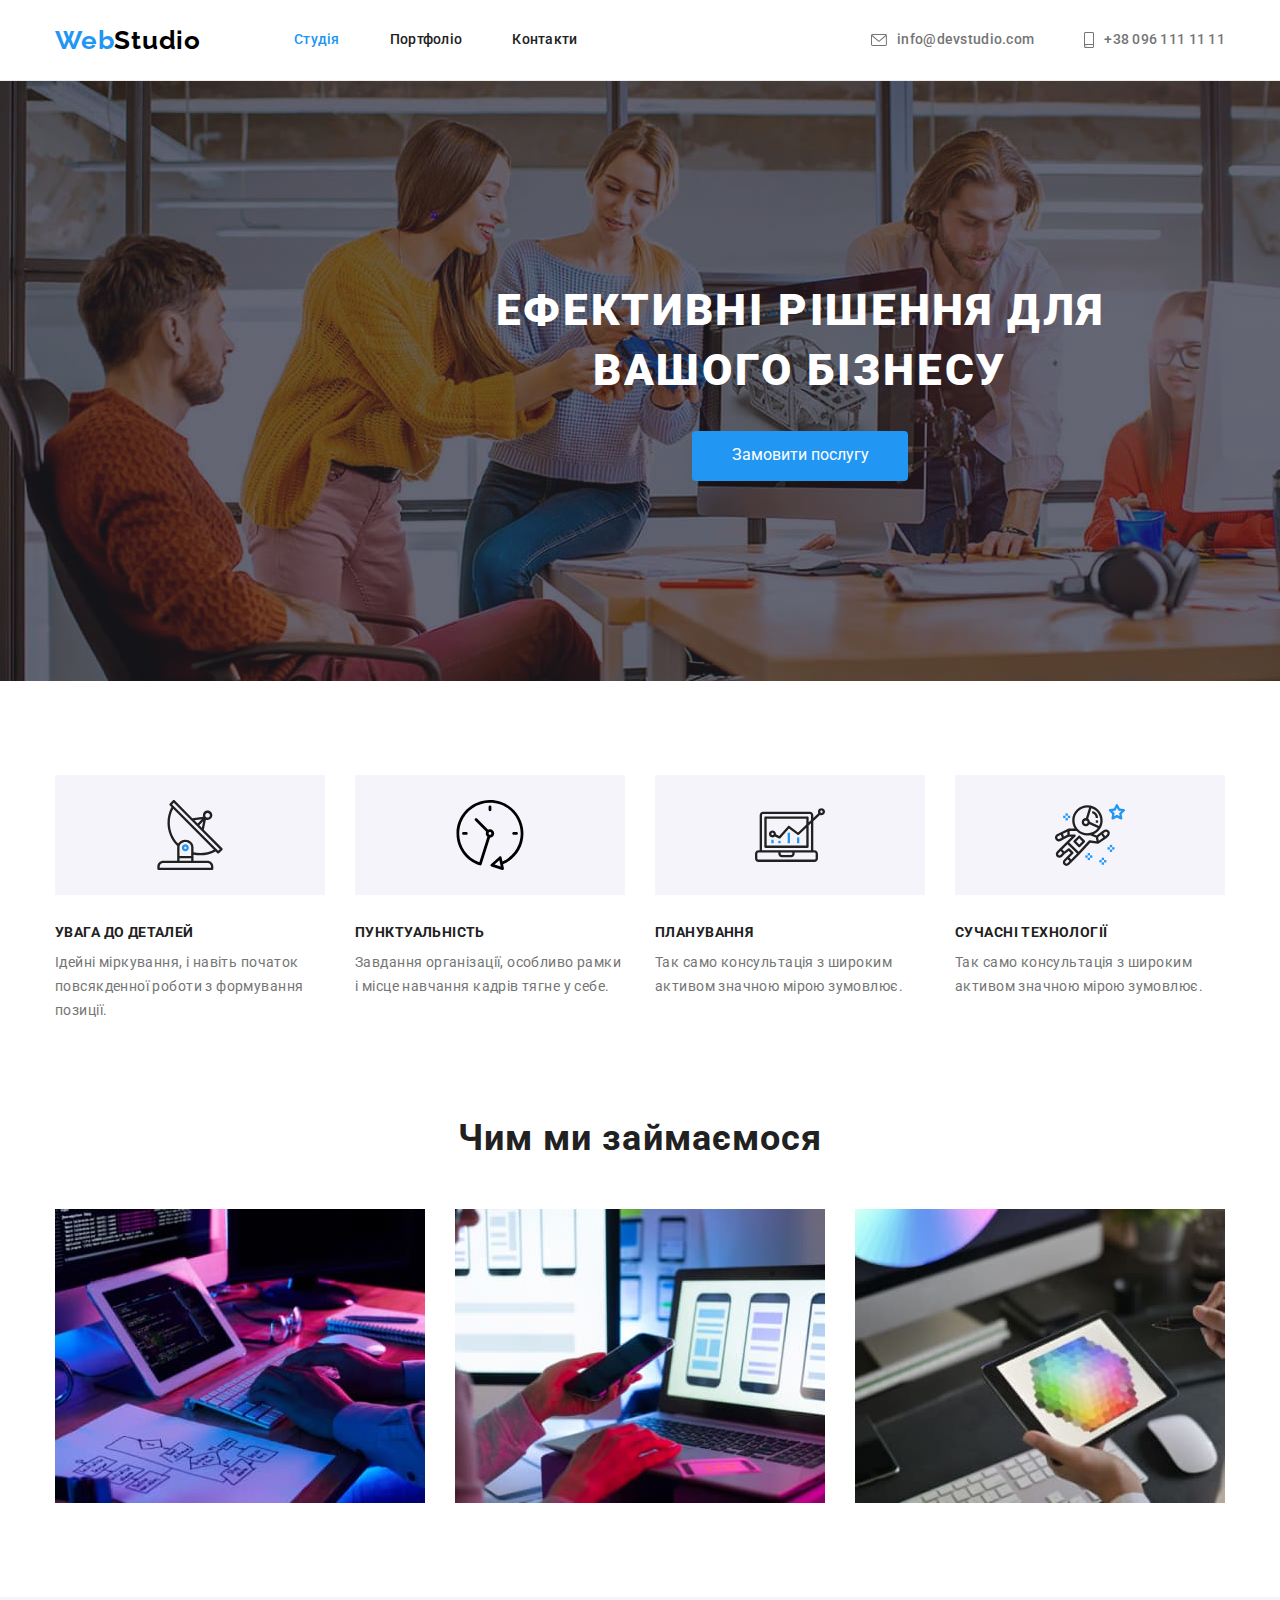
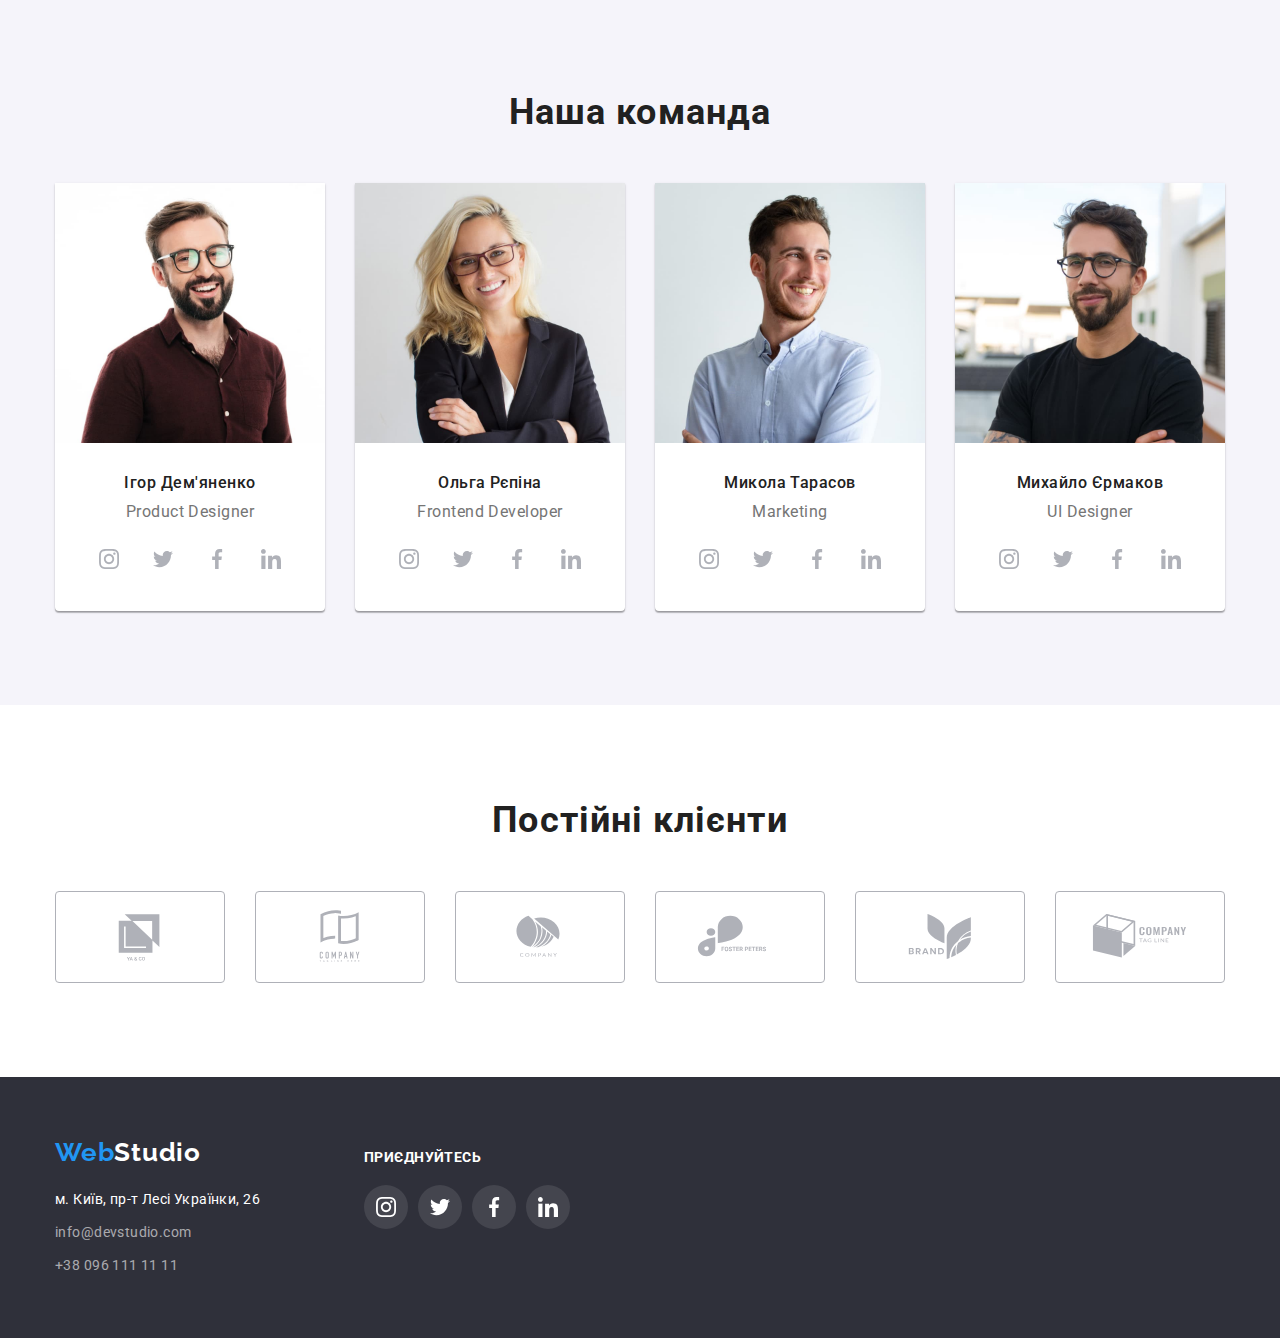
==== commit a4d2f426: "HM DONE" ====
--- a/index.html
+++ b/index.html
@@ -38,12 +38,20 @@
       <ul class="site-contacts list">
         <li class="item">
           <a class="link email" href="mailto:info@devstudio.com">
+            <svg class="mail-icon" width="16" height="12px">
+              <use href="./images/icons/icons.svg#icon-mail"></use>
+
+            </svg>
             info@devstudio.com
           </a>
         </li>
 
-        <li class="item">
-          <a class="link tell" href="tel:+380961111111">+38 096 111 11 11 </a>
+        <li class=" item">
+          <a class="link tell" href="tel:+380961111111">
+            <svg class="mail-icon" width="10" height="16">
+              <use href="./images/icons/icons.svg#icon-smartphone"></use>
+            </svg>+38 096 111 11 11 </a>
+
         </li>
       </ul>
     </div>
@@ -66,9 +74,9 @@
         <h2 class="section-title visually-hidden">Наші переваги</h2>
         <ul class="feature-list list">
           <li class="feature-item antenna">
-            <div class="feature-icon">
-              <svg class="icon">
-                <use href="./images/antenna.svg"></use>
+            <div class="icon-block">
+              <svg class="icon" width="70" height="70">
+                <use href="./images/icons/icons.svg#icon-antenna"></use>
               </svg>
             </div>
             <h3 class="title">Увага до деталей</h3>
@@ -78,8 +86,10 @@
             </p>
           </li>
           <li class="feature-item clock">
-            <div class="feature-icon">
-
+            <div class="icon-block">
+              <svg class="icon" width="70" height="70">
+                <use href="./images/icons/icons.svg#icon-clock"></use>
+              </svg>
             </div>
             <h3 class="title">Пунктуальність</h3>
             <p class="text">
@@ -88,8 +98,10 @@
             </p>
           </li>
           <li class="feature-item diagram">
-            <div class="feature-icon">
-
+            <div class="icon-block">
+              <svg class="icon" width="70" height="70">
+                <use href="./images/icons/icons.svg#icon-diagram"></use>
+              </svg>
             </div>
             <h3 class="title">Планування</h3>
             <p class="text">
@@ -97,8 +109,10 @@
             </p>
           </li>
           <li class="feature-item astronaut">
-            <div class="feature-icon">
-
+            <div class="icon-block">
+              <svg class="icon" width="70" height="70">
+                <use href="./images/icons/icons.svg#icon-astronaut"></use>
+              </svg>
             </div>
             <h3 class="title">Сучасні технології</h3>
             <p class="text">
@@ -141,11 +155,22 @@
               <p class="team-position" lang="en">Product Designer</p>
               <ul class="list">
                 <li class="item">
-                  <a class="link instagram" href=""></a>
-                </li>
-                <li class="item"><a class="link twitter" href=""></a></li>
-                <li class="item"><a class="link facebook" href=""></a></li>
-                <li class="item"><a class="link linkedin" href=""></a></li>
+                  <a class="link" href="">
+                    <svg class="icon" width="20" height="20">
+                      <use href="./images/icons/icons.svg#icon-instagram"></use>
+                    </svg></a>
+                </li>
+                <li class="item"><a class="link twitter" href="">
+                    <svg class="icon" width="20" height="20">
+                      <use href="./images/icons/icons.svg#icon-twitter"></use>
+                    </svg>
+                  </a></li>
+                <li class="item"><a class="link facebook" href=""><svg class="icon" width="20" height="20">
+                      <use href="./images/icons/icons.svg#icon-facebook"></use>
+                    </svg></a></li>
+                <li class="item"><a class="link linkedin" href=""><svg class="icon" width="20" height="20">
+                      <use href="./images/icons/icons.svg#icon-linkedin"></use>
+                    </svg></a></li>
               </ul>
             </div>
           </li>
@@ -154,6 +179,25 @@
             <div class="team-block">
               <h3 class="team-member">Ольга Рєпіна</h3>
               <p class="team-position" lang="en">Frontend Developer</p>
+              <ul class="list">
+                <li class="item">
+                  <a class="link" href="">
+                    <svg class="icon" width="20" height="20">
+                      <use href="./images/icons/icons.svg#icon-instagram"></use>
+                    </svg></a>
+                </li>
+                <li class="item"><a class="link twitter" href="">
+                    <svg class="icon" width="20" height="20">
+                      <use href="./images/icons/icons.svg#icon-twitter"></use>
+                    </svg>
+                  </a></li>
+                <li class="item"><a class="link facebook" href=""><svg class="icon" width="20" height="20">
+                      <use href="./images/icons/icons.svg#icon-facebook"></use>
+                    </svg></a></li>
+                <li class="item"><a class="link linkedin" href=""><svg class="icon" width="20" height="20">
+                      <use href="./images/icons/icons.svg#icon-linkedin"></use>
+                    </svg></a></li>
+              </ul>
             </div>
           </li>
           <li class="card">
@@ -161,6 +205,25 @@
             <div class="team-block">
               <h3 class="team-member">Микола Тарасов</h3>
               <p class="team-position" lang="en">Marketing</p>
+              <ul class="list">
+                <li class="item">
+                  <a class="link" href="">
+                    <svg class="icon" width="20" height="20">
+                      <use href="./images/icons/icons.svg#icon-instagram"></use>
+                    </svg></a>
+                </li>
+                <li class="item"><a class="link twitter" href="">
+                    <svg class="icon" width="20" height="20">
+                      <use href="./images/icons/icons.svg#icon-twitter"></use>
+                    </svg>
+                  </a></li>
+                <li class="item"><a class="link facebook" href=""><svg class="icon" width="20" height="20">
+                      <use href="./images/icons/icons.svg#icon-facebook"></use>
+                    </svg></a></li>
+                <li class="item"><a class="link linkedin" href=""><svg class="icon" width="20" height="20">
+                      <use href="./images/icons/icons.svg#icon-linkedin"></use>
+                    </svg></a></li>
+              </ul>
             </div>
           </li>
           <li class="card">
@@ -168,6 +231,29 @@
             <div class="team-block">
               <h3 class="team-member">Михайло Єрмаков</h3>
               <p class="team-position" lang="en">UI Designer</p>
+              <ul class="list">
+                <li class="item">
+                  <a class="link" href="">
+                    <svg class="icon" width="20" height="20">
+                      <use href="./images/icons/icons.svg#icon-instagram"></use>
+                    </svg></a>
+                </li>
+                <li class="item"><a class="link twitter" href="">
+                    <svg class="icon" width="20" height="20">
+                      <use href="./images/icons/icons.svg#icon-twitter"></use>
+                    </svg>
+                  </a></li>
+                <li class="item">
+                  <a class="link facebook" href="">
+                    <svg class="icon" width="20" height="20">
+                      <use href="./images/icons/icons.svg#icon-facebook"></use>
+                    </svg>
+                  </a>
+                </li>
+                <li class="item"><a class="link linkedin" href=""><svg class="icon" width="20" height="20">
+                      <use href="./images/icons/icons.svg#icon-linkedin"></use>
+                    </svg></a></li>
+              </ul>
             </div>
           </li>
         </ul>
@@ -175,31 +261,108 @@
     </section>
 
     <!-- Our clients -->
-    <section class="section">
-      <div class="container"></div>
+    <section class="clients section">
+      <div class="container">
+        <h2 class="section-title">Постійні клієнти</h2>
+        <ul class="list">
+          <li class="item">
+            <a class="link" href="">
+              <svg class="icon" width="106" height="60">
+                <use href="./images/icons/icons.svg#icon-client1"></use>
+              </svg>
+            </a>
+          </li>
+          <li class="item">
+            <a class="link" href="">
+              <svg class="icon" width="106" height="60">
+                <use href="./images/icons/icons.svg#icon-client2"></use>
+              </svg>
+            </a>
+          </li>
+          <li class="item">
+            <a class="link" href="">
+              <svg class="icon" width="106" height="60">
+                <use href="./images/icons/icons.svg#icon-client3"></use>
+              </svg>
+            </a>
+          </li>
+          <li class="item">
+            <a class="link" href="">
+              <svg class="icon" width="106" height="60">
+                <use href="./images/icons/icons.svg#icon-client4"></use>
+              </svg>
+            </a>
+          </li>
+          <li class="item">
+            <a class="link" href="">
+              <svg class="icon" width="106" height="60">
+                <use href="./images/icons/icons.svg#icon-client5"></use>
+              </svg>
+            </a>
+          </li>
+          <li class="item">
+            <a class="link" href="">
+              <svg class="icon" width="106" height="60">
+                <use href="./images/icons/icons.svg#icon-client6"></use>
+              </svg>
+            </a>
+          </li>
+        </ul>
+      </div>
     </section>
   </main>
 
   <!-- Footer -->
-
+  <!-- Footer adress -->
   <footer class="footer">
     <div class="container">
-      <a class="logo" href="./index.html">Web<span class="logo-white">Studio</span></a>
-      <address class="adress">
+      <div class="footer-adress">
+        <a class="logo" href="./index.html">Web<span class="logo-white">Studio</span></a>
+        <address class="adress">
+          <ul class="list">
+            <li class="margin">
+              <a class="adress-link" href="https://goo.gl/maps/CPtrU1FHBa2aNyZL9" target="_blank"
+                rel="noopener noreferrer nofollow">м. Київ, пр-т Лесі Українки, 26
+              </a>
+            </li>
+            <li class="margin">
+              <a class="contact-link" href="mailto:info@devstudio.com">info@devstudio.com</a>
+            </li>
+            <li>
+              <a class="contact-link" href="tel:+380961111111">+38 096 111 11 11</a>
+            </li>
+          </ul>
+        </address>
+      </div>
+      <!-- Footer social link -->
+      <div class="footer-social">
+        <h2 class="title">Приєднуйтесь</h2>
+
         <ul class="list">
-          <li class="margin">
-            <a class="adress-link" href="https://goo.gl/maps/CPtrU1FHBa2aNyZL9" target="_blank"
-              rel="noopener noreferrer nofollow">м. Київ, пр-т Лесі Українки, 26
-            </a>
-          </li>
-          <li class="margin">
-            <a class="contact-link" href="mailto:info@devstudio.com">info@devstudio.com</a>
-          </li>
-          <li>
-            <a class="contact-link" href="tel:+380961111111">+38 096 111 11 11</a>
-          </li>
-        </ul>
-      </address>
+          <li class="item">
+            <a class="link" href="">
+              <svg class="icon" width="20" height="20">
+                <use href="./images/icons/icons.svg#icon-instagram"></use>
+              </svg></a>
+          </li>
+          <li class="item"><a class="link twitter" href="">
+              <svg class="icon" width="20" height="20">
+                <use href="./images/icons/icons.svg#icon-twitter"></use>
+              </svg>
+            </a></li>
+          <li class="item">
+            <a class="link facebook" href="">
+              <svg class="icon" width="20" height="20">
+                <use href="./images/icons/icons.svg#icon-facebook"></use>
+              </svg>
+            </a>
+          </li>
+          <li class="item"><a class="link linkedin" href=""><svg class="icon" width="20" height="20">
+                <use href="./images/icons/icons.svg#icon-linkedin"></use>
+              </svg></a></li>
+        </ul>
+
+      </div>
     </div>
   </footer>
 </body>
--- a/CSS/styles.css
+++ b/CSS/styles.css
@@ -16,12 +16,18 @@
   --blue-logo-color: #2196f3;
   --white-logo-color: #ffffff;
   --black-logo-color: #000000;
+  /* icons color */
+  --icon-gray-color: #afb1b8;
 }
 
 *,
 *::before,
 *::after {
   box-sizing: border-box;
+}
+
+*:focus {
+  outline: none;
 }
 
 body {
@@ -89,12 +95,9 @@
 .site-header {
   border-bottom: 1px solid #ececec;
 }
+
 .site-header.list {
   display: flex;
-}
-
-.site-header .container {
-  align-items: center;
 }
 
 /* Logo */
@@ -193,8 +196,6 @@
 
 .icon {
   display: block;
-
-  color: red;
 }
 
 /* 
@@ -286,24 +287,28 @@
   justify-content: space-between;
 }
 
+/* features */
+
 .feature-item {
   width: 270px;
 }
 
-.feature-icon {
-  display: block;
+.icon-block {
+  display: flex;
   height: 120px;
   margin-bottom: 30px;
-
+  align-items: center;
   background-color: var(--secondary-background-color);
-  align-content: center;
 }
 
 .icon {
-  display: inline-flex;
-  width: 70px;
-  height: 70px;
-  fill: #2a2a2a;
+  display: block;
+  margin: 0 auto;
+}
+
+.mail-icon {
+  fill: currentColor;
+  margin-right: 10px;
 }
 /* .feature-item::before {
   display: block;
@@ -364,7 +369,6 @@
   max-width: 100%;
   height: auto;
 }
-/* features */
 
 /* team */
 .team {
@@ -416,7 +420,82 @@
   letter-spacing: 0.03em;
 }
 
-/* сторінка портфоліо */
+.team-block .list {
+  display: inline-flex;
+}
+
+.team-block .link {
+  /* display: block; */
+  width: 44px;
+  height: 44px;
+  /* background-color: red; */
+  align-items: center;
+  /* background-repeat: no-repeat;
+  background-position: center; */
+  border: 1px solid red;
+  border-radius: 50%;
+}
+
+.team-block .item:not(:last-child) {
+  margin-right: 10px;
+}
+
+.team .link {
+  display: flex;
+  border: none;
+  text-decoration: none;
+  color: var(--icon-gray-color);
+  /* fill: var(--icon-gray-color); */
+  align-content: center;
+}
+
+.team .link:hover,
+.team .link:focus {
+  color: var(--white-color);
+  /* fill: var(--white-color); */
+  background-color: var(--accent-color);
+}
+
+.team .icon {
+  display: block;
+  fill: currentColor;
+}
+
+/* clients */
+
+.clients .list {
+  display: flex;
+  justify-content: space-between;
+}
+
+.clients .item {
+  display: flex;
+}
+
+.clients .link {
+  display: flex;
+  align-items: center;
+  justify-content: center;
+  width: 170px;
+  height: 92px;
+  border: 1px solid var(--icon-gray-color);
+
+  fill: var(--icon-gray-color);
+  border-radius: 4px;
+}
+
+.clients .link:hover,
+.clients .link:focus {
+  border-color: var(--accent-color);
+  fill: var(--accent-color);
+}
+
+.clients .icon {
+  display: block;
+  color: currentColor;
+}
+
+/* Портфоліо */
 
 /* filter button list */
 .filter-list {
@@ -453,41 +532,14 @@
 .filter-list .button:focus {
   background-color: var(--accent-color);
   color: var(--white-color);
+  box-shadow: 0px 3px 1px rgba(0, 0, 0, 0.1), 0px 1px 2px rgba(0, 0, 0, 0.08),
+    0px 2px 2px rgba(0, 0, 0, 0.12);
 }
 
 .filter-list .button.current {
   background-color: var(--accent-color);
   color: var(--white-color);
 }
-.team-block .list {
-  display: inline-flex;
-}
-
-.team-block .link:before {
-  content: "";
-  display: block;
-  width: 44px;
-  height: 44px;
-  /* background-color: red; */
-
-  background-repeat: no-repeat;
-  background-position: center;
-  border: 1px solid red;
-  border-radius: 50%;
-}
-
-.team-block .item:not(last-chield) {
-  margin-right: 10px;
-}
-
-.link.instagram::before {
-  background-image: url(../images/SVG/instagram.svg);
-}
-.link.twitter::before {
-  background-image: url(../images/SVG/instagram.svg);
-}
-
-/* Портфоліо */
 
 .portfolio .card {
   display: block;
@@ -505,6 +557,12 @@
 
 .portfolio .link {
   text-decoration: none;
+}
+
+.portfolio .card:hover,
+.portfolio .card:focus {
+  box-shadow: 0px 1px 1px rgba(0, 0, 0, 0.12), 0px 4px 4px rgba(0, 0, 0, 0.06),
+    1px 4px 6px rgba(0, 0, 0, 0.16);
 }
 
 .portfolio .box {
@@ -558,6 +616,14 @@
   background-color: var(--footer-background-color);
 }
 
+.footer .container {
+  display: flex;
+}
+
+.footer-adress {
+  margin-right: 70px;
+}
+
 .footer .logo {
   display: block;
   margin-bottom: 20px;
@@ -582,14 +648,57 @@
   color: var(--white-color);
 }
 .footer .contact-link {
-  color: var(--gray-color);
+  color: var(--gray-color-60);
 }
 
 .adress-link:hover,
-.contact-link:hover {
+.contact-link:hover,
+.adress-link:focus,
+.contact-link:focus {
   color: var(--accent-color);
 }
 
 /* .contact:hover {
    color: var(--white-color)
 } */
+.footer-social {
+  display: block;
+  padding-top: 12px;
+}
+
+.footer-social .title {
+  margin-bottom: 20px;
+
+  font-weight: 700;
+  font-size: 14px;
+  line-height: 16px;
+  letter-spacing: 0.03em;
+  text-transform: uppercase;
+  color: var(--white-color);
+}
+
+.footer-social .list {
+  display: flex;
+}
+
+.footer-social .item.item:not(:last-child) {
+  margin-right: 10px;
+}
+
+.footer-social .link {
+  display: flex;
+  width: 44px;
+  height: 44px;
+  align-items: center;
+  background-color: rgba(255, 255, 255, 0.1);
+  border-radius: 50%;
+  fill: var(--white-color);
+  /* border: 1px solid red;
+  border-radius: 50%; */
+}
+
+.footer-social .link:hover,
+.footer-social .link:focus {
+  outline: none;
+  background-color: var(--accent-color);
+}
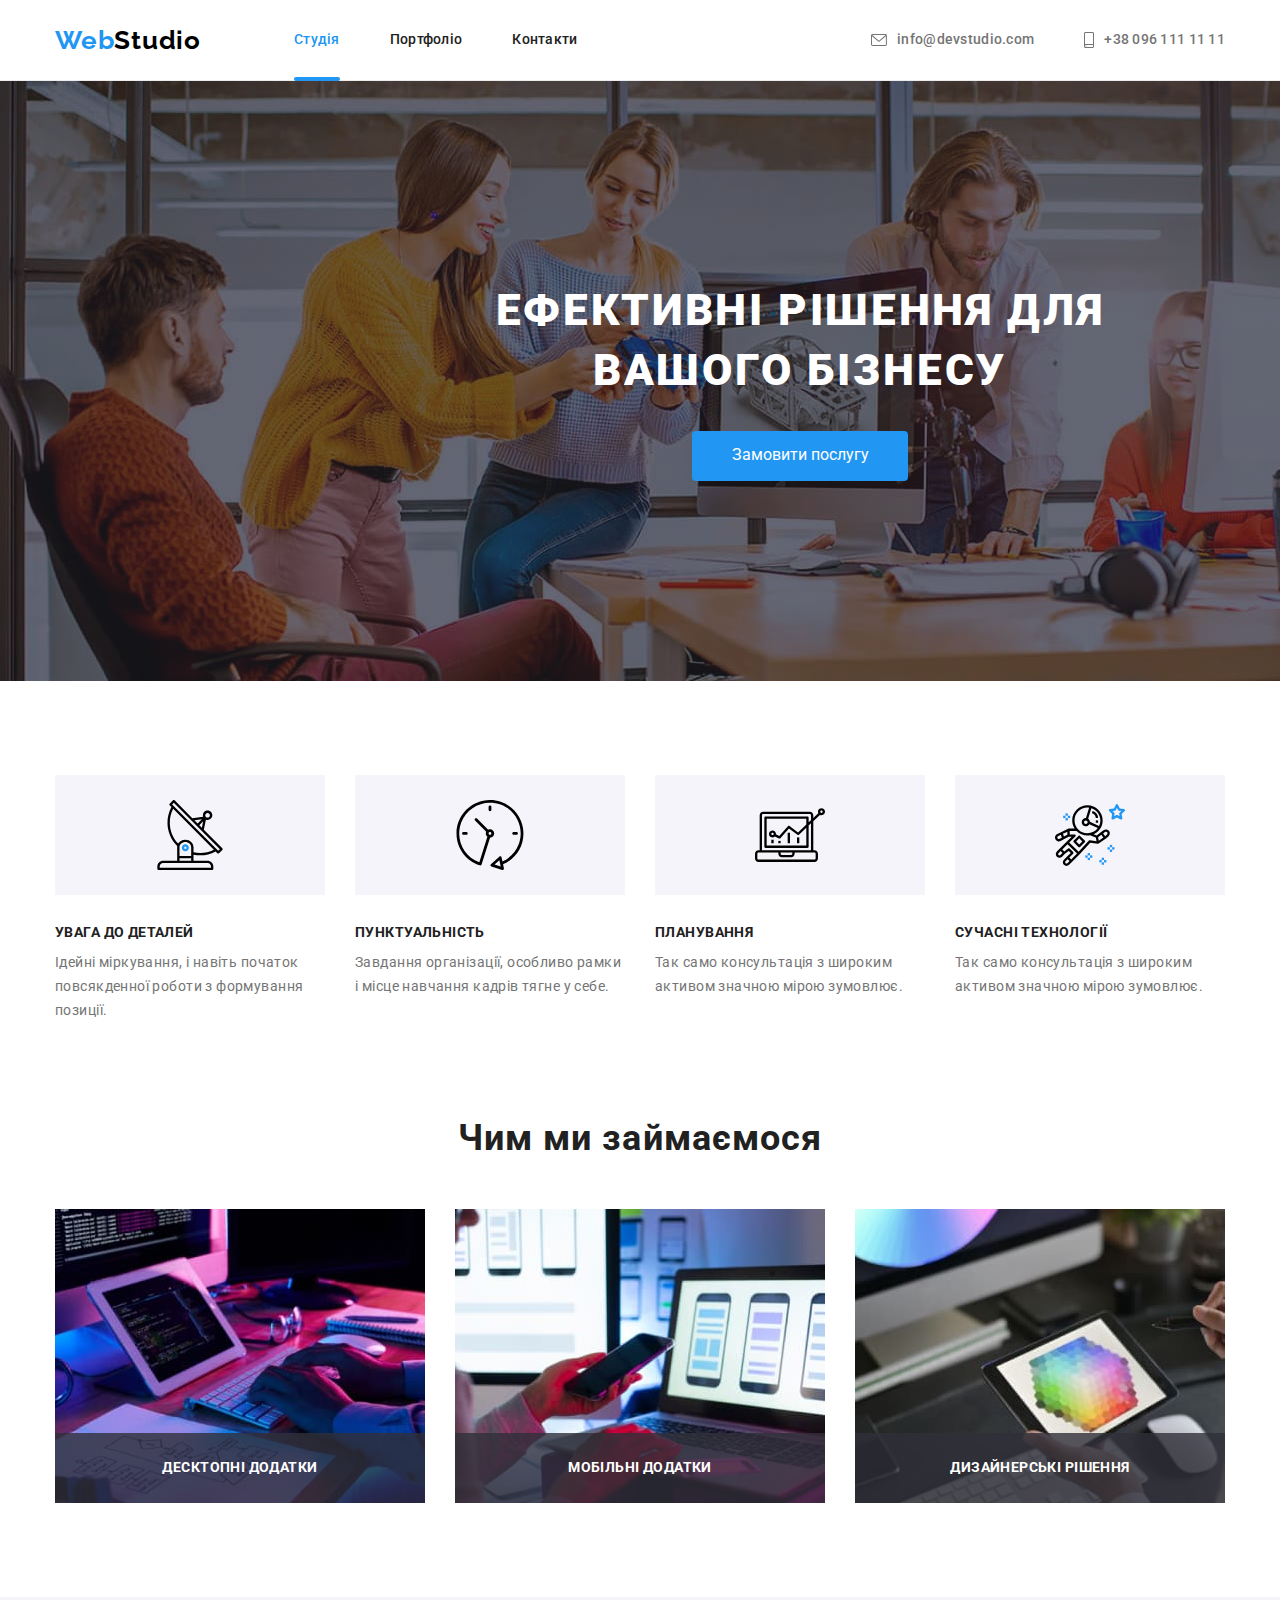
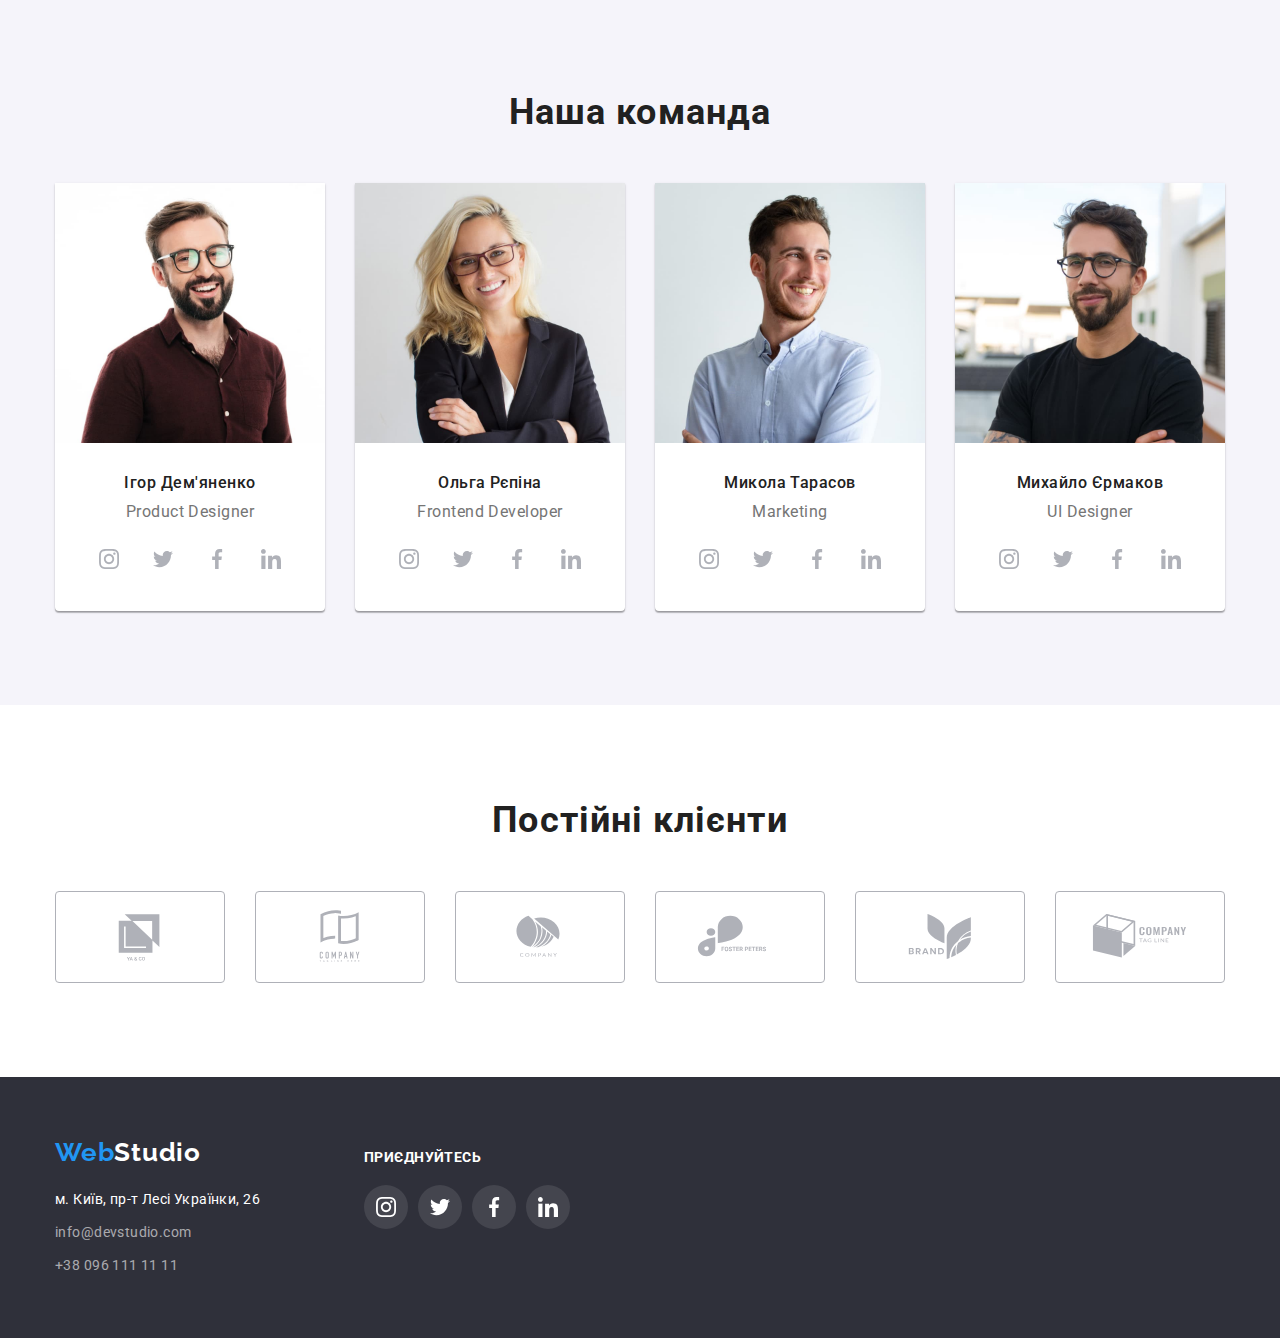
==== commit bbc34b09: "1" ====
--- a/index.html
+++ b/index.html
@@ -24,7 +24,7 @@
         </a>
         <ul class="nav-list list">
           <li class="item">
-            <a class="link current" href="">Студія</a>
+            <a class="link current emphasis" href="">Студія</a>
           </li>
           <li class="item">
             <a class="link" href="./portfolio.html">Портфоліо</a>
@@ -63,7 +63,7 @@
     <section class="hero">
       <div class="container">
         <h1 class="hero-title">Ефективні рішення для вашого бізнесу</h1>
-        <button class="button" type="button">Замовити послугу</button>
+        <button class="button" type="button" data-modal-open>Замовити послугу</button>
       </div>
     </section>
 
@@ -132,12 +132,15 @@
         <ul class="list">
           <li class="item">
             <img class="img" src="./images/PC.jpeg" alt="Зображення компютера" width="370" />
+            <h3 class="description">Десктопні додатки</h3>
           </li>
           <li class="item">
             <img class="img" src="./images/sellphobe.jpeg" alt="Зображення телефону" width="370" />
+            <h3 class="description">Мобільні додатки</h3>
           </li>
           <li class="item">
             <img class="img" src="./images/tablet.jpeg" alt="Зображення планшету" width="370" />
+            <h3 class="description">Дизайнерські рішення</h3>
           </li>
         </ul>
       </div>
@@ -365,6 +368,19 @@
       </div>
     </div>
   </footer>
+  <!-- backdrop -->
+  <div class="backdrop is-hidden" data-modal>
+    <div class="modal">
+      <button class="close-button" type="button" data-modal-close>
+        <svg class="close-icon" width="11px" height="11px">
+          <use href="./images/icons/icons.svg#icon-close"></use>
+        </svg>
+      </button>
+    </div>
+  </div>
+
+  <script src="./js/modal.js"></script>
+
 </body>
 
 </html>--- a/CSS/styles.css
+++ b/CSS/styles.css
@@ -12,6 +12,7 @@
   --secondary-background-color: #f5f4fa;
   --hero-backgroun-color: #2f303a;
   --footer-background-color: #2f303a;
+  --backdrop-background-color: rgba(0, 0, 0, 0.2);
   /* logo */
   --blue-logo-color: #2196f3;
   --white-logo-color: #ffffff;
@@ -96,8 +97,19 @@
   border-bottom: 1px solid #ececec;
 }
 
-.site-header.list {
-  display: flex;
+.site-header .item {
+  position: relative;
+}
+
+.emphasis::after {
+  content: " ";
+  position: absolute;
+  height: 4px;
+  bottom: -1px;
+  right: 0;
+  width: 100%;
+  background-color: #2196f3;
+  border-radius: 2px;
 }
 
 /* Logo */
@@ -364,10 +376,31 @@
   justify-content: space-between;
 }
 
+.activity .item {
+  position: relative;
+}
+
 .activity .img {
   display: block;
   max-width: 100%;
   height: auto;
+}
+
+.activity .description {
+  position: absolute;
+  display: block;
+  bottom: 0;
+  padding: 27px 0 27px;
+  width: 100%;
+  font-size: 14px;
+  line-height: 1.14;
+
+  letter-spacing: 0.03em;
+  text-transform: uppercase;
+  text-align: center;
+  text-transform: uppercase;
+  color: var(--white-color);
+  background: rgba(47, 48, 58, 0.8);
 }
 
 /* team */
@@ -545,6 +578,7 @@
   display: block;
   margin-right: 30px;
   margin-bottom: 30px;
+  overflow: hidden;
 }
 
 .portfolio .card:nth-child(3n) {
@@ -702,3 +736,55 @@
   outline: none;
   background-color: var(--accent-color);
 }
+
+.backdrop {
+  position: fixed;
+  top: 0;
+  left: 0;
+  width: 100%;
+  height: 100%;
+  background-color: var(--backdrop-background-color);
+}
+
+.backdrop.is-hidden {
+  opacity: 0;
+  pointer-events: none;
+}
+
+.modal {
+  position: absolute;
+  top: 50%;
+  left: 50%;
+  transform: translate(-50%, -50%);
+
+  min-width: 528px;
+  min-height: 581px;
+
+  background-color: var(--main-background-color);
+}
+
+.close-button {
+  position: inherit;
+  display: flex;
+  width: 30px;
+  height: 30px;
+  top: 8px;
+  right: 8px;
+  justify-content: center;
+  align-items: center;
+
+  background: none;
+  border: 1px solid rgba(0, 0, 0, 0.1);
+  border-radius: 50%;
+}
+
+.close-icon {
+  display: block;
+  width: 11px;
+  height: 11px;
+  fill: var(--footer-background-color);
+}
+
+.close-button:hover .close-icon {
+  fill: var(--accent-color);
+}
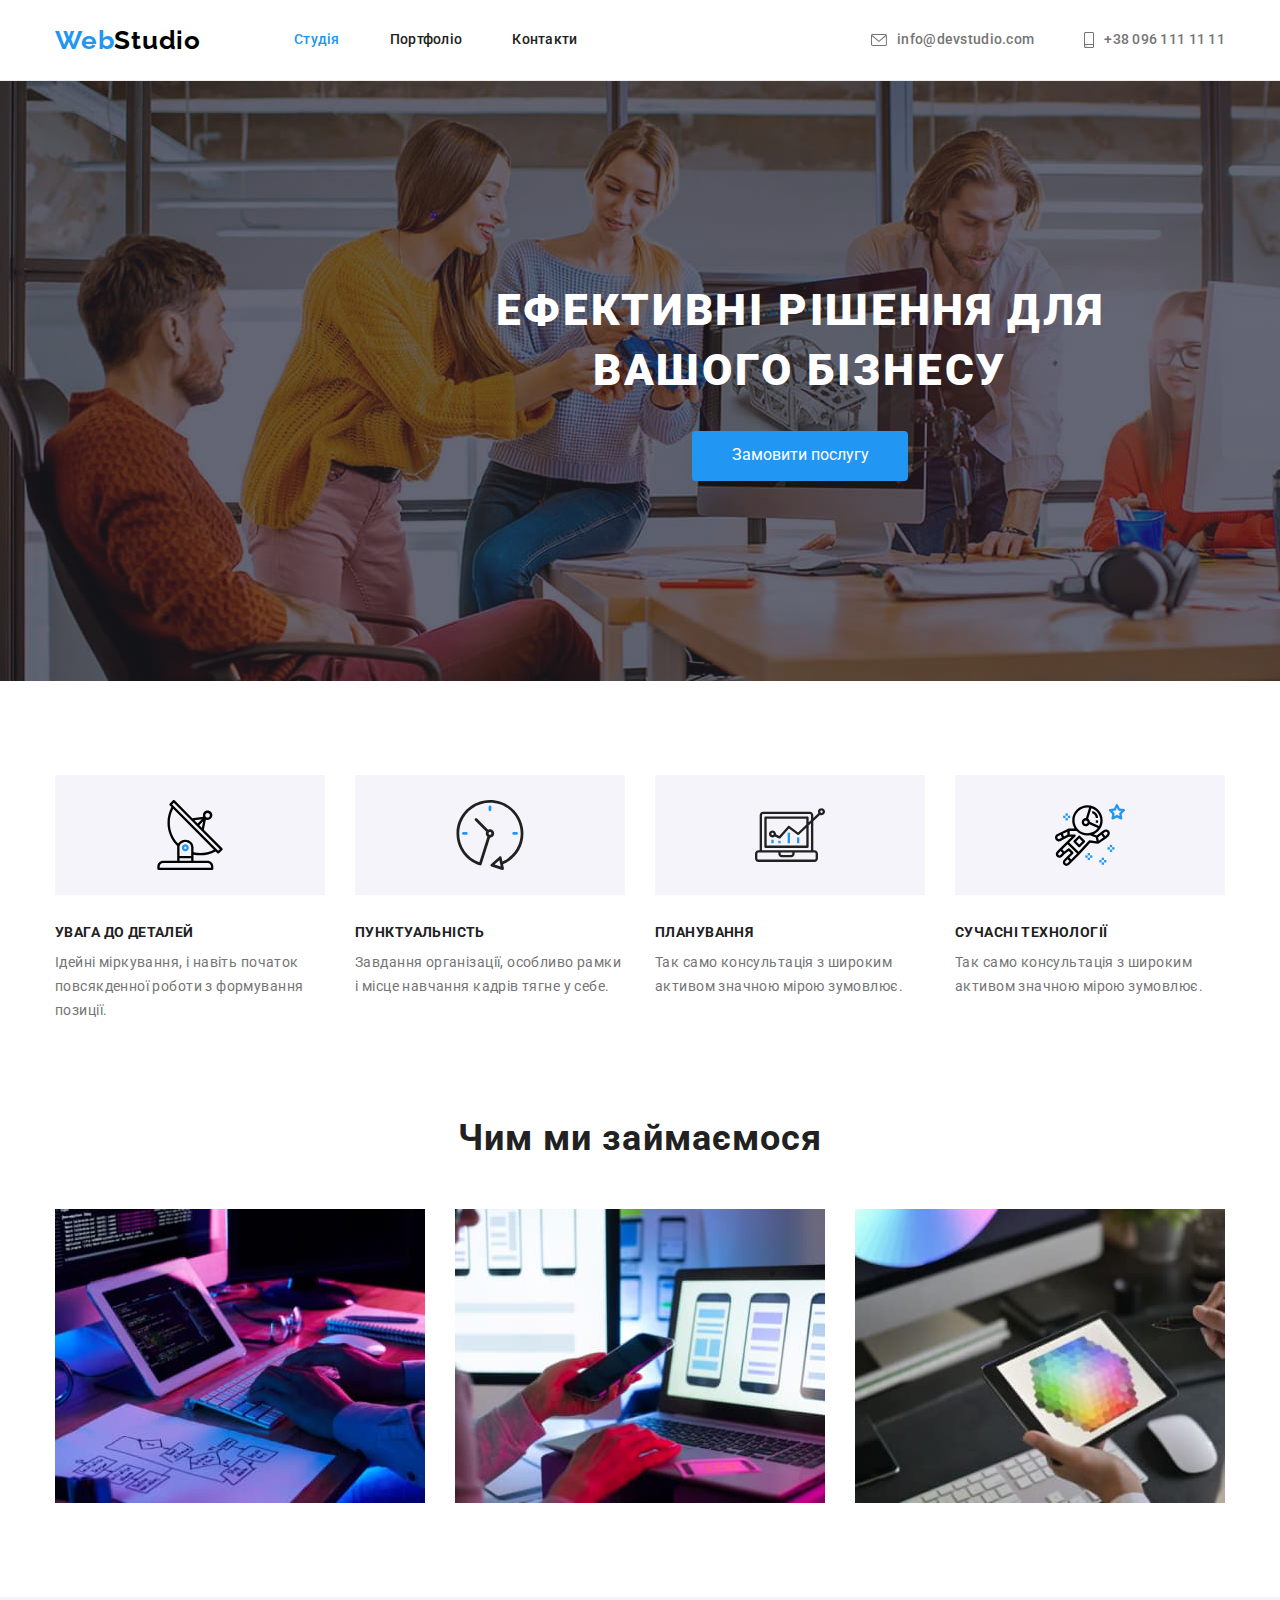
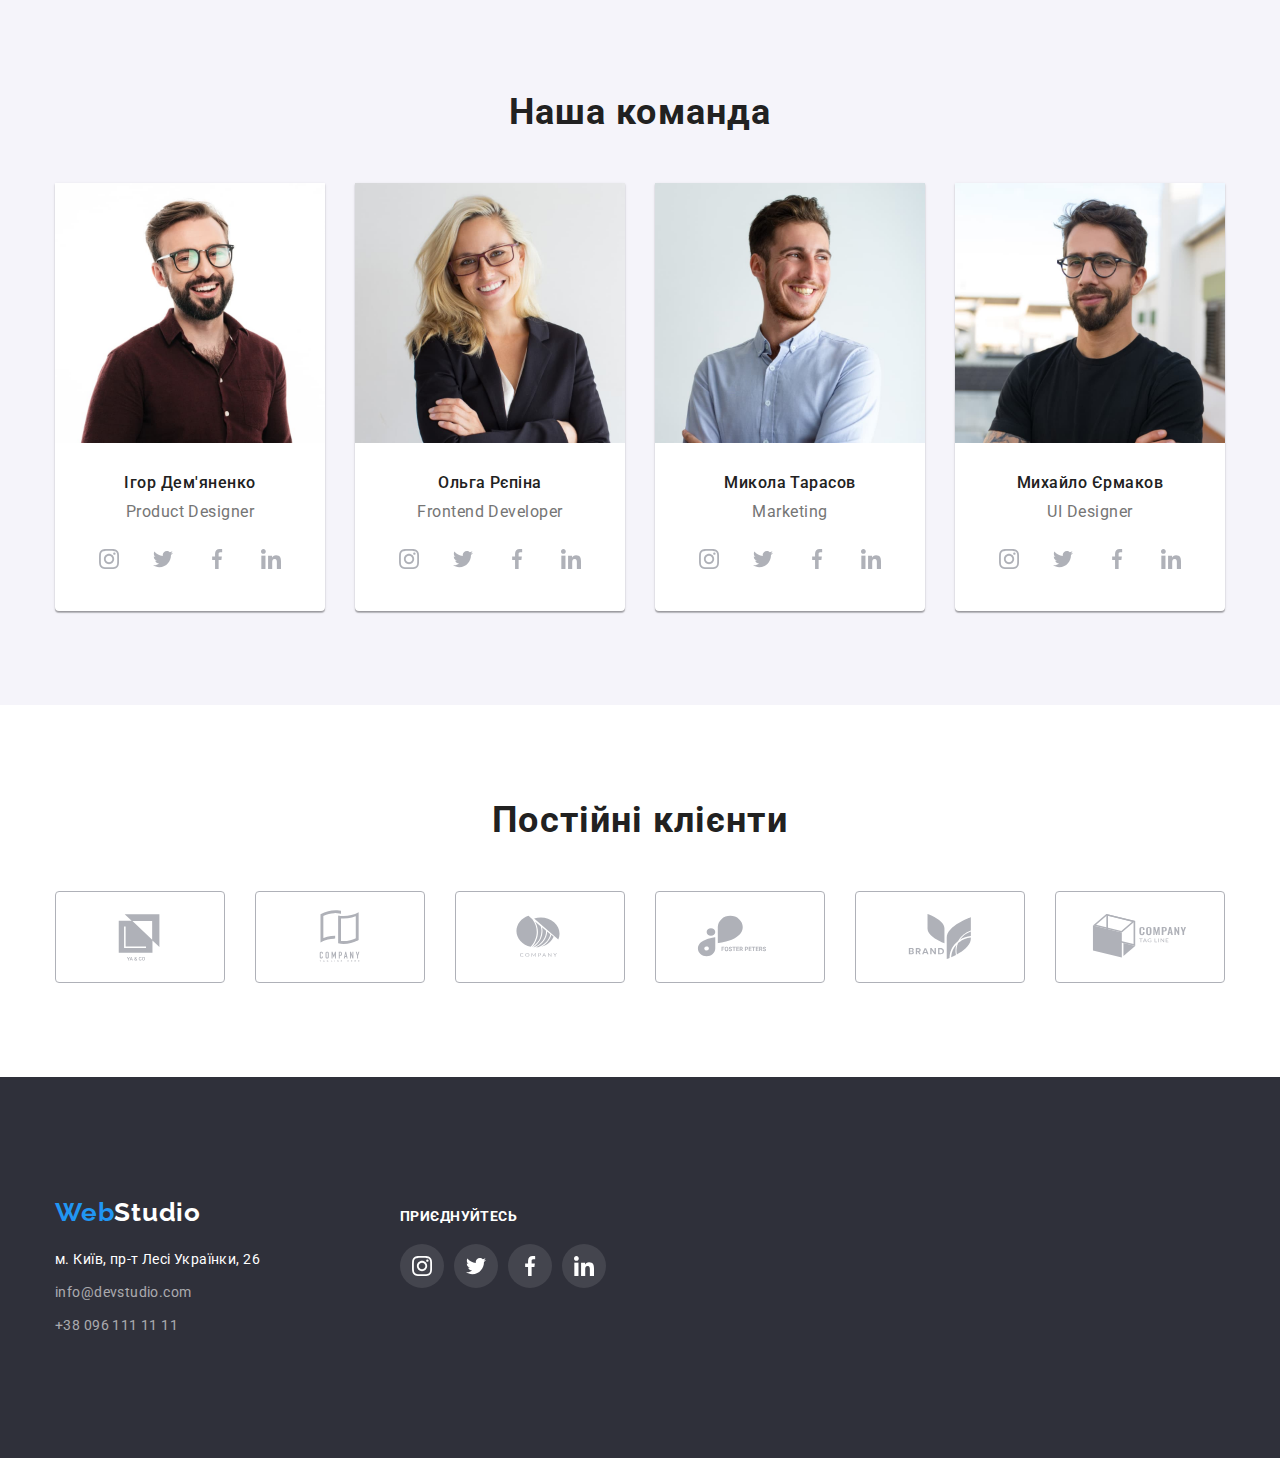
==== commit 9ff7d50d: "зроблено багато змін" ====
--- a/index.html
+++ b/index.html
@@ -24,7 +24,7 @@
         </a>
         <ul class="nav-list list">
           <li class="item">
-            <a class="link current emphasis" href="">Студія</a>
+            <a class="link current" href="">Студія</a>
           </li>
           <li class="item">
             <a class="link" href="./portfolio.html">Портфоліо</a>
@@ -132,15 +132,15 @@
         <ul class="list">
           <li class="item">
             <img class="img" src="./images/PC.jpeg" alt="Зображення компютера" width="370" />
-            <h3 class="description">Десктопні додатки</h3>
+
           </li>
           <li class="item">
             <img class="img" src="./images/sellphobe.jpeg" alt="Зображення телефону" width="370" />
-            <h3 class="description">Мобільні додатки</h3>
+
           </li>
           <li class="item">
             <img class="img" src="./images/tablet.jpeg" alt="Зображення планшету" width="370" />
-            <h3 class="description">Дизайнерські рішення</h3>
+
           </li>
         </ul>
       </div>
@@ -319,7 +319,7 @@
   <!-- Footer adress -->
   <footer class="footer">
     <div class="container">
-      <div class="footer-adress">
+      <div class="footer adress">
         <a class="logo" href="./index.html">Web<span class="logo-white">Studio</span></a>
         <address class="adress">
           <ul class="list">
@@ -368,18 +368,9 @@
       </div>
     </div>
   </footer>
-  <!-- backdrop -->
-  <div class="backdrop is-hidden" data-modal>
-    <div class="modal">
-      <button class="close-button" type="button" data-modal-close>
-        <svg class="close-icon" width="11px" height="11px">
-          <use href="./images/icons/icons.svg#icon-close"></use>
-        </svg>
-      </button>
-    </div>
-  </div>
-
-  <script src="./js/modal.js"></script>
+
+
+
 
 </body>
 
--- a/CSS/styles.css
+++ b/CSS/styles.css
@@ -576,6 +576,7 @@
 
 .portfolio .card {
   display: block;
+  min-width: 370px;
   margin-right: 30px;
   margin-bottom: 30px;
   overflow: hidden;
@@ -590,11 +591,11 @@
 }
 
 .portfolio .link {
+  display: block;
   text-decoration: none;
 }
 
-.portfolio .card:hover,
-.portfolio .card:focus {
+.portfolio .card:hover {
   box-shadow: 0px 1px 1px rgba(0, 0, 0, 0.12), 0px 4px 4px rgba(0, 0, 0, 0.06),
     1px 4px 6px rgba(0, 0, 0, 0.16);
 }
@@ -613,13 +614,13 @@
   flex-wrap: wrap;
 }
 
-.portfolio-img {
+.portfolio .img {
   display: block;
   max-width: 100%;
   height: auto;
 }
 
-.portfolio-name {
+.portfolio .name {
   margin-bottom: 4px;
 
   font-weight: 700;
@@ -629,7 +630,7 @@
   color: var(--secondary-text-color);
 }
 
-.portfolio-text {
+.portfolio .text {
   font-weight: 400;
   font-size: 16px;
   line-height: 1.88;
@@ -637,8 +638,8 @@
   color: var(--primary-text-color);
 }
 
-.portfolio-name,
-.portolio-text {
+.portfolio .name,
+.portolio .text {
   text-decoration: none;
 }
 
@@ -652,9 +653,10 @@
 
 .footer .container {
   display: flex;
-}
-
-.footer-adress {
+  align-items: baseline;
+}
+
+.footer .adress {
   margin-right: 70px;
 }
 
@@ -697,7 +699,6 @@
 } */
 .footer-social {
   display: block;
-  padding-top: 12px;
 }
 
 .footer-social .title {
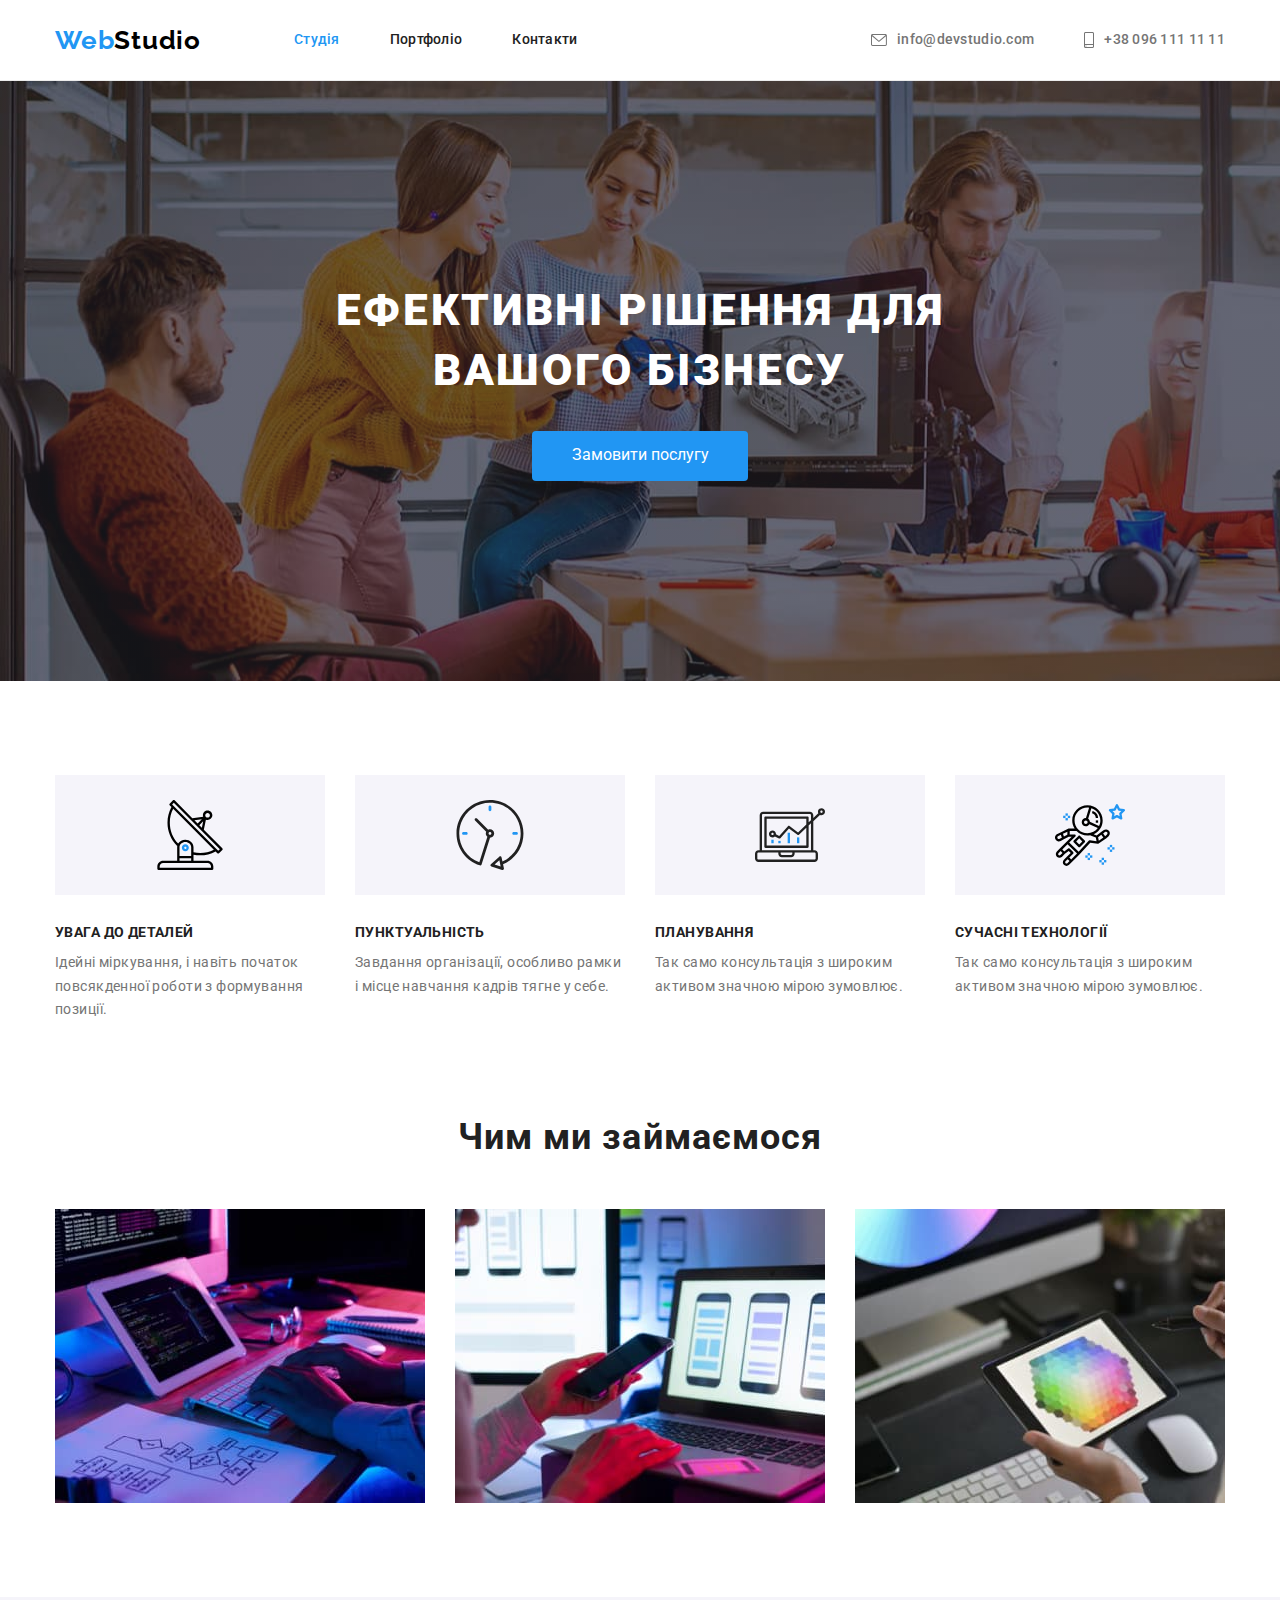
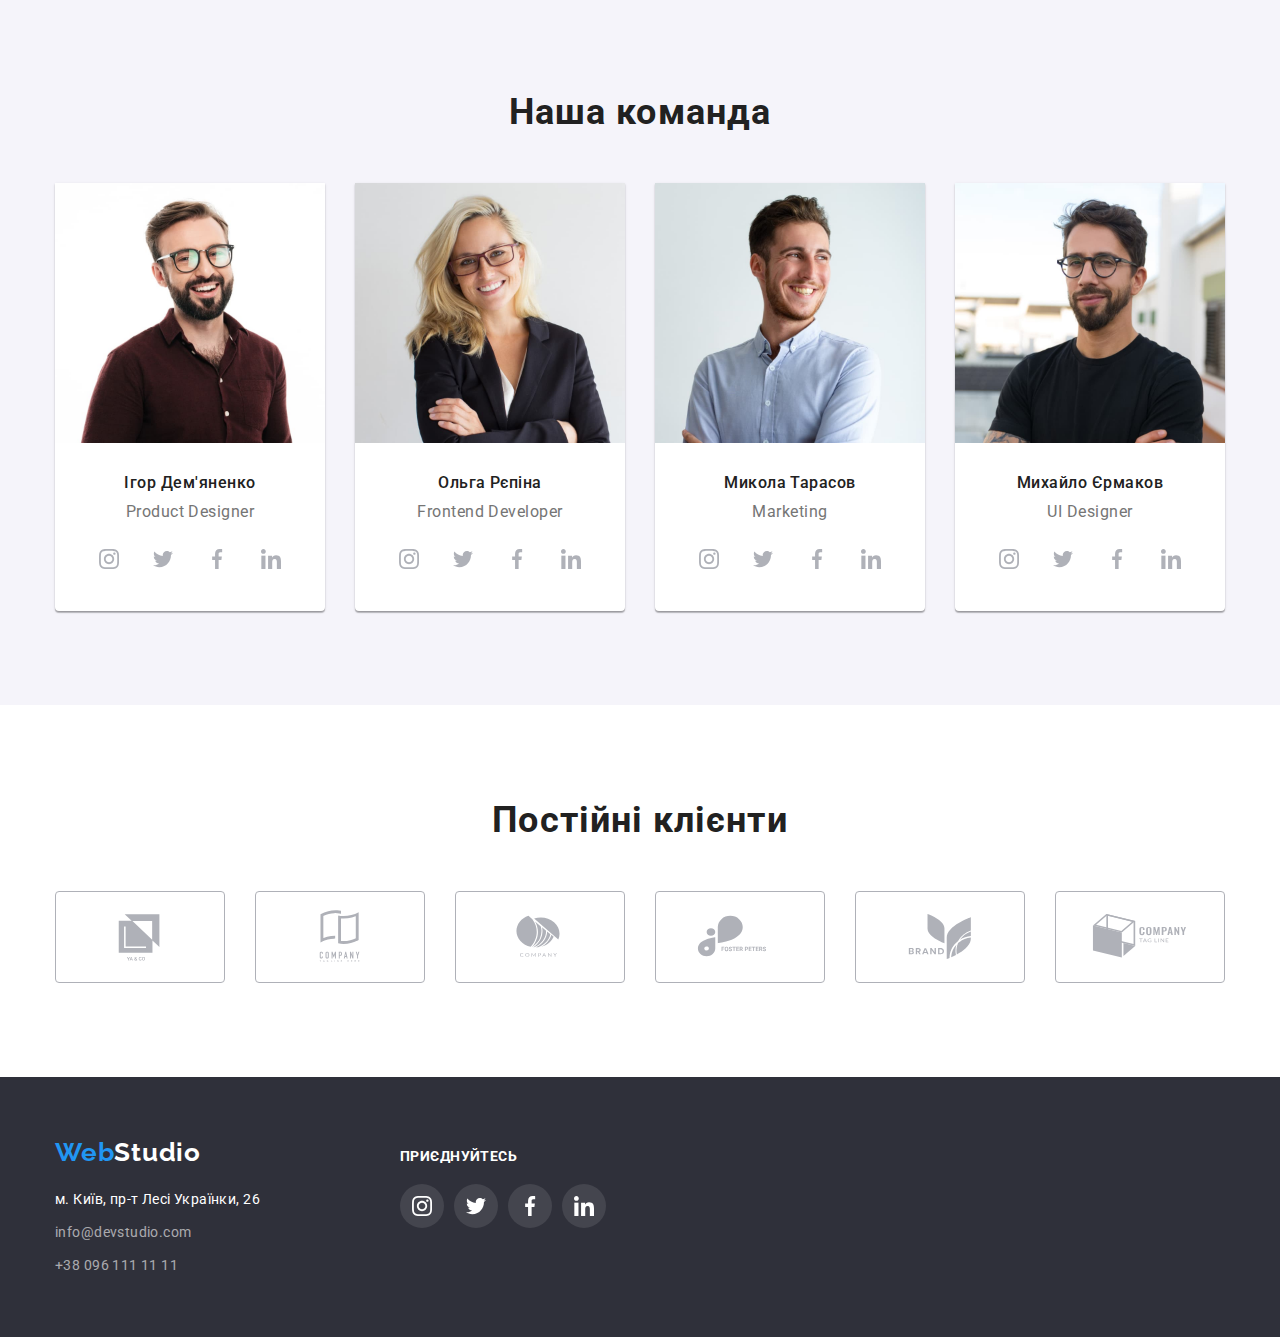
==== commit 43f3ce75: "Робота над помилками" ====
--- a/index.html
+++ b/index.html
@@ -319,7 +319,7 @@
   <!-- Footer adress -->
   <footer class="footer">
     <div class="container">
-      <div class="footer adress">
+      <div class="adress">
         <a class="logo" href="./index.html">Web<span class="logo-white">Studio</span></a>
         <address class="adress">
           <ul class="list">
@@ -339,7 +339,7 @@
       </div>
       <!-- Footer social link -->
       <div class="footer-social">
-        <h2 class="title">Приєднуйтесь</h2>
+        <p class="title">Приєднуйтесь</p>
 
         <ul class="list">
           <li class="item">
--- a/CSS/styles.css
+++ b/CSS/styles.css
@@ -252,8 +252,8 @@
   padding-top: 200px;
   padding-bottom: 200px;
   text-align: center;
-  width: 1600px;
-  height: 600px;
+  max-width: 1600px;
+  max-height: 600px;
   margin-right: auto;
   margin-left: auto;
   background-color: var(--hero-backgroun-color);
@@ -307,6 +307,7 @@
 
 .icon-block {
   display: flex;
+  justify-content: center;
   height: 120px;
   margin-bottom: 30px;
   align-items: center;
@@ -315,7 +316,7 @@
 
 .icon {
   display: block;
-  margin: 0 auto;
+  /* margin: 0 auto; */
 }
 
 .mail-icon {
@@ -462,6 +463,7 @@
   width: 44px;
   height: 44px;
   /* background-color: red; */
+  justify-content: center;
   align-items: center;
   /* background-repeat: no-repeat;
   background-position: center; */
@@ -478,14 +480,14 @@
   border: none;
   text-decoration: none;
   color: var(--icon-gray-color);
-  /* fill: var(--icon-gray-color); */
+
   align-content: center;
 }
 
 .team .link:hover,
 .team .link:focus {
   color: var(--white-color);
-  /* fill: var(--white-color); */
+
   background-color: var(--accent-color);
 }
 
@@ -579,7 +581,6 @@
   min-width: 370px;
   margin-right: 30px;
   margin-bottom: 30px;
-  overflow: hidden;
 }
 
 .portfolio .card:nth-child(3n) {
@@ -595,7 +596,8 @@
   text-decoration: none;
 }
 
-.portfolio .card:hover {
+.portfolio .link:hover,
+.portfolio .link:focus {
   box-shadow: 0px 1px 1px rgba(0, 0, 0, 0.12), 0px 4px 4px rgba(0, 0, 0, 0.06),
     1px 4px 6px rgba(0, 0, 0, 0.16);
 }
@@ -724,6 +726,7 @@
   display: flex;
   width: 44px;
   height: 44px;
+  justify-content: center;
   align-items: center;
   background-color: rgba(255, 255, 255, 0.1);
   border-radius: 50%;
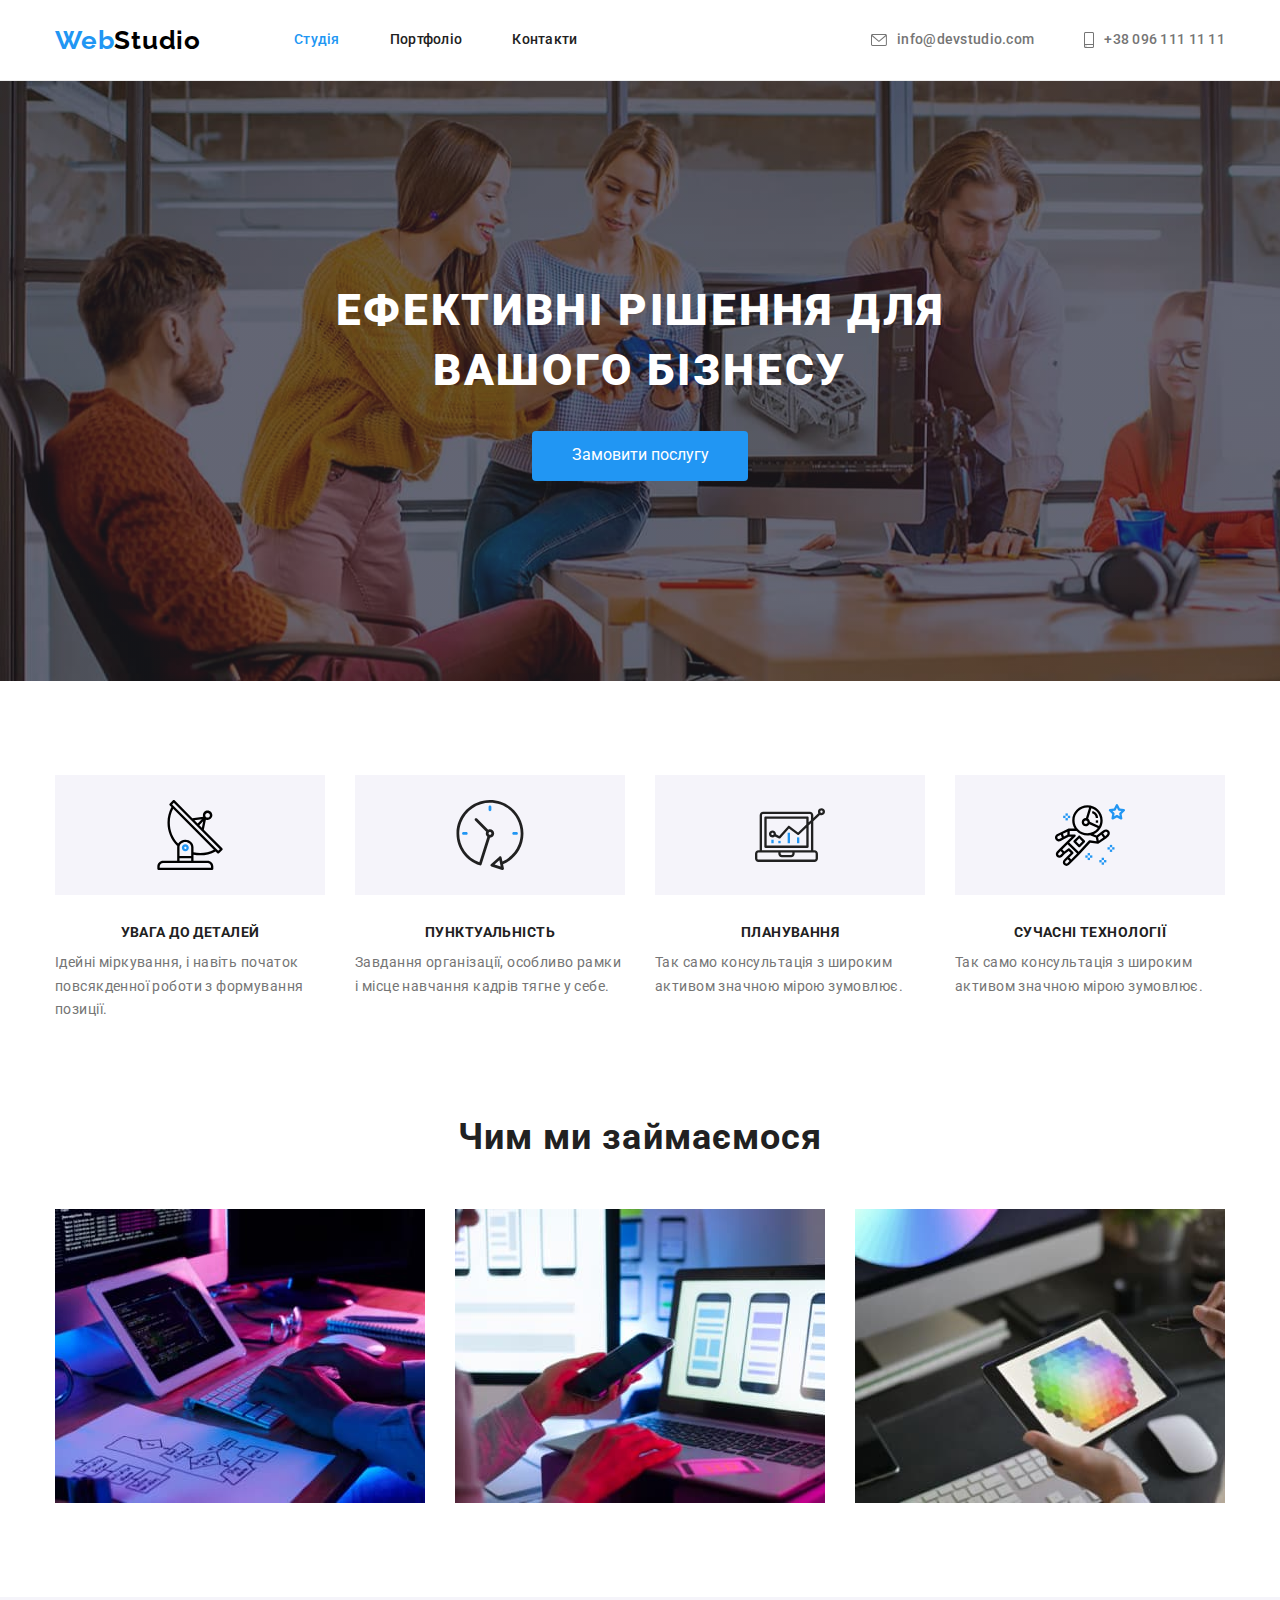
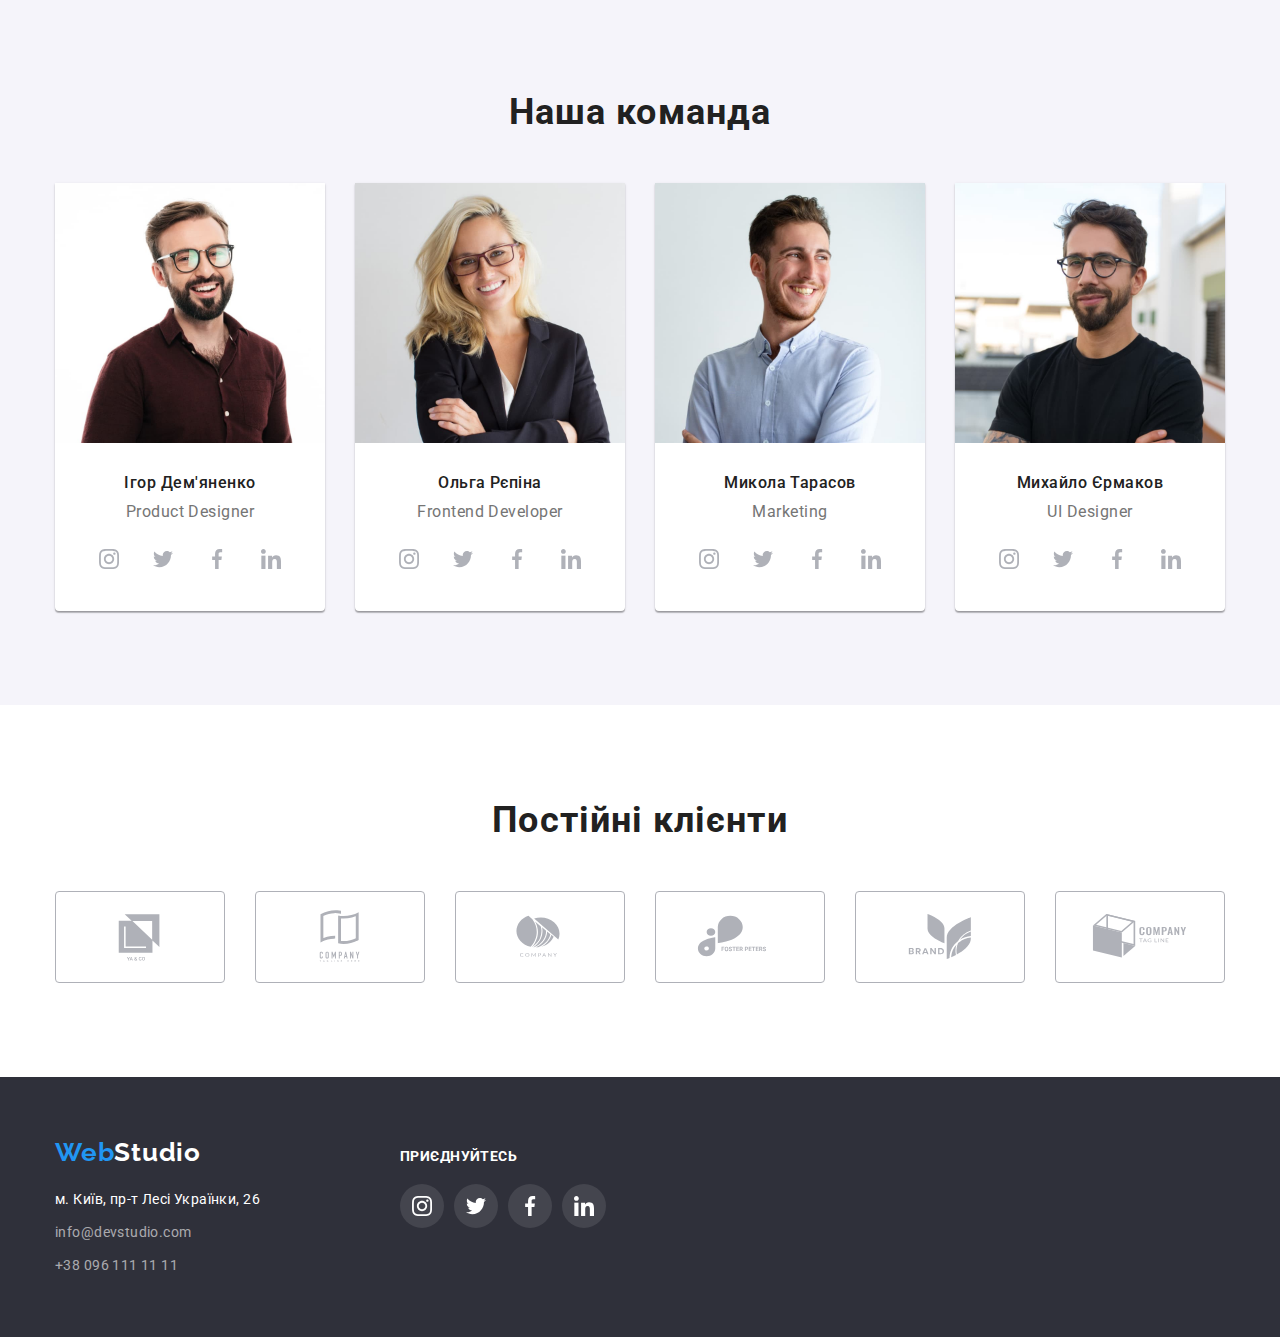
==== commit 55a5aca6: "робота над помилками" ====
--- a/index.html
+++ b/index.html
@@ -69,9 +69,9 @@
 
     <!-- Особливості -->
 
-    <section class="section">
-      <div class="container">
-        <h2 class="section-title visually-hidden">Наші переваги</h2>
+    <section class="feature section">
+      <div class="container">
+        <h2 class="title visually-hidden">Наші переваги</h2>
         <ul class="feature-list list">
           <li class="feature-item antenna">
             <div class="icon-block">
@@ -127,7 +127,7 @@
 
     <section class="activity section">
       <div class="container">
-        <h2 class="section-title">Чим ми займаємося</h2>
+        <h2 class="title">Чим ми займаємося</h2>
 
         <ul class="list">
           <li class="item">
@@ -149,7 +149,7 @@
     <!-- Команда -->
     <section class="team section">
       <div class="container">
-        <h2 class="section-title">Наша команда</h2>
+        <h2 class="title">Наша команда</h2>
         <ul class="list">
           <li class="card">
             <img class="team-img" src="./images/igor_demjanenko.jpeg" alt="Фото Ігор Дем'яненко" width="270" />
@@ -266,7 +266,7 @@
     <!-- Our clients -->
     <section class="clients section">
       <div class="container">
-        <h2 class="section-title">Постійні клієнти</h2>
+        <h2 class="title">Постійні клієнти</h2>
         <ul class="list">
           <li class="item">
             <a class="link" href="">
--- a/CSS/styles.css
+++ b/CSS/styles.css
@@ -64,6 +64,16 @@
   padding-bottom: 94px;
 }
 
+.section .title {
+  margin-bottom: 50px;
+  color: var(--secondary-text-color);
+  font-weight: 700;
+  font-size: 36px;
+  line-height: 1.17;
+  text-align: center;
+  letter-spacing: 0.03em;
+}
+
 .visually-hidden {
   position: absolute;
   white-space: nowrap;
@@ -83,16 +93,6 @@
   align-items: center;
 }
 
-.section-title {
-  margin-bottom: 50px;
-  color: var(--secondary-text-color);
-  font-weight: 700;
-  font-size: 36px;
-  line-height: 1.17;
-  text-align: center;
-  letter-spacing: 0.03em;
-}
-
 .site-header {
   border-bottom: 1px solid #ececec;
 }
@@ -206,56 +206,21 @@
   margin-left: 50px;
 }
 
-.icon {
-  display: block;
-}
-
-/* 
-.phone-icon {
-  display: flex;
-  width: 16px;
-  height: 12px;
-  background-color: red;
-  fill: currentColor;
-  margin-right: 10px;
-} */
-
+.icon,
 .mail {
   display: block;
 }
 
-/* .site-contacts .item:not(:last-child) {
-    margin-right: 50px;
-} */
-
-/* .link.email::before,
-.link.tell::before {
-  content: "";
-  margin-right: 10px;
-  background-size: contain;
-}
-.link.email::before {
-  width: 16px;
-  height: 12px;
-  background-image: url(../images/SVG/mail.svg);
-}
-
-.link.tell::before {
-  width: 10px;
-  height: 16px;
-  background-image: url(../images/SVG/smartphone.svg);
-} */
 /* hero */
 
 .hero {
-  text-align: center;
+  max-width: 1600px;
+  max-height: 600px;
+  margin: 0 auto;
   padding-top: 200px;
   padding-bottom: 200px;
+
   text-align: center;
-  max-width: 1600px;
-  max-height: 600px;
-  margin-right: auto;
-  margin-left: auto;
   background-color: var(--hero-backgroun-color);
   background-image: linear-gradient(
       rgba(47, 48, 58, 0.4),
@@ -267,12 +232,13 @@
 .hero-title {
   margin: 0 auto 30px auto;
   width: 696px;
-  color: var(--white-color);
+
   font-weight: 900;
   font-size: 44px;
   line-height: 1.36;
   letter-spacing: 0.06em;
   text-transform: uppercase;
+  color: var(--white-color);
 }
 
 .hero .button {
@@ -294,12 +260,12 @@
   color: var(--accent-color);
 }
 
+/* features */
+
 .feature-list {
   display: flex;
   justify-content: space-between;
 }
-
-/* features */
 
 .feature-item {
   width: 270px;
@@ -307,47 +273,22 @@
 
 .icon-block {
   display: flex;
+  margin-bottom: 30px;
+  height: 120px;
   justify-content: center;
-  height: 120px;
-  margin-bottom: 30px;
   align-items: center;
+
   background-color: var(--secondary-background-color);
 }
 
 .icon {
   display: block;
-  /* margin: 0 auto; */
 }
 
 .mail-icon {
   fill: currentColor;
   margin-right: 10px;
 }
-/* .feature-item::before {
-  display: block;
-  content: "";
-  margin-bottom: 30px;
-  height: 120px;
-  background-color: var(--secondary-background-color);
-  background-repeat: no-repeat;
-  background-position: center;
-} */
-
-/* .feature-item.antenna::before {
-  background-image: url(../images/SVG/antenna.svg);
-}
-
-.feature-item.clock::before {
-  background-image: url(../images/SVG/clock.svg);
-}
-
-.feature-item.diagram::before {
-  background-image: url(../images/SVG/diagram.svg);
-}
-
-.feature-item.astronaut::before {
-  background-image: url(../images/SVG/astronaut.svg);
-} */
 
 .feature-list .title {
   margin-bottom: 10px;
@@ -368,6 +309,7 @@
 }
 
 /* activity */
+
 .activity {
   padding-top: 0px;
 }
@@ -385,23 +327,6 @@
   display: block;
   max-width: 100%;
   height: auto;
-}
-
-.activity .description {
-  position: absolute;
-  display: block;
-  bottom: 0;
-  padding: 27px 0 27px;
-  width: 100%;
-  font-size: 14px;
-  line-height: 1.14;
-
-  letter-spacing: 0.03em;
-  text-transform: uppercase;
-  text-align: center;
-  text-transform: uppercase;
-  color: var(--white-color);
-  background: rgba(47, 48, 58, 0.8);
 }
 
 /* team */
@@ -459,15 +384,11 @@
 }
 
 .team-block .link {
-  /* display: block; */
   width: 44px;
   height: 44px;
-  /* background-color: red; */
   justify-content: center;
   align-items: center;
-  /* background-repeat: no-repeat;
-  background-position: center; */
-  border: 1px solid red;
+
   border-radius: 50%;
 }
 
@@ -547,10 +468,7 @@
 }
 .filter-list .button {
   background-color: var(--secondary-background-color);
-  padding-left: 22px;
-  padding-right: 22px;
-  padding-top: 6px;
-  padding-bottom: 6px;
+  padding: 6px 22px;
   border: none;
   border-radius: 4px;
 
@@ -576,6 +494,11 @@
   color: var(--white-color);
 }
 
+.portfolio .list {
+  display: flex;
+  flex-wrap: wrap;
+}
+
 .portfolio .card {
   display: block;
   min-width: 370px;
@@ -603,17 +526,9 @@
 }
 
 .portfolio .box {
-  padding-top: 20px;
-  padding-right: 24px;
-  padding-bottom: 20px;
-  padding-left: 24px;
+  padding: 20px 24px;
   border: 1px solid #eeeeee;
   border-top: none;
-}
-
-.portfolio .list {
-  display: flex;
-  flex-wrap: wrap;
 }
 
 .portfolio .img {
@@ -667,12 +582,12 @@
   margin-bottom: 20px;
 }
 
-.margin {
+.footer .margin {
   margin-bottom: 9px;
 }
 
-.adress-link,
-.contact-link {
+.footer .adress-link,
+.footer .contact-link {
   display: block;
   font-style: normal;
   text-decoration: none;
@@ -689,16 +604,13 @@
   color: var(--gray-color-60);
 }
 
-.adress-link:hover,
-.contact-link:hover,
-.adress-link:focus,
-.contact-link:focus {
+.footer .adress-link:hover,
+.footer .contact-link:hover,
+.footer .adress-link:focus,
+.footer .contact-link:focus {
   color: var(--accent-color);
 }
 
-/* .contact:hover {
-   color: var(--white-color)
-} */
 .footer-social {
   display: block;
 }
@@ -718,7 +630,7 @@
   display: flex;
 }
 
-.footer-social .item.item:not(:last-child) {
+.footer-social .item:not(:last-child) {
   margin-right: 10px;
 }
 
@@ -731,8 +643,6 @@
   background-color: rgba(255, 255, 255, 0.1);
   border-radius: 50%;
   fill: var(--white-color);
-  /* border: 1px solid red;
-  border-radius: 50%; */
 }
 
 .footer-social .link:hover,
@@ -740,55 +650,3 @@
   outline: none;
   background-color: var(--accent-color);
 }
-
-.backdrop {
-  position: fixed;
-  top: 0;
-  left: 0;
-  width: 100%;
-  height: 100%;
-  background-color: var(--backdrop-background-color);
-}
-
-.backdrop.is-hidden {
-  opacity: 0;
-  pointer-events: none;
-}
-
-.modal {
-  position: absolute;
-  top: 50%;
-  left: 50%;
-  transform: translate(-50%, -50%);
-
-  min-width: 528px;
-  min-height: 581px;
-
-  background-color: var(--main-background-color);
-}
-
-.close-button {
-  position: inherit;
-  display: flex;
-  width: 30px;
-  height: 30px;
-  top: 8px;
-  right: 8px;
-  justify-content: center;
-  align-items: center;
-
-  background: none;
-  border: 1px solid rgba(0, 0, 0, 0.1);
-  border-radius: 50%;
-}
-
-.close-icon {
-  display: block;
-  width: 11px;
-  height: 11px;
-  fill: var(--footer-background-color);
-}
-
-.close-button:hover .close-icon {
-  fill: var(--accent-color);
-}
